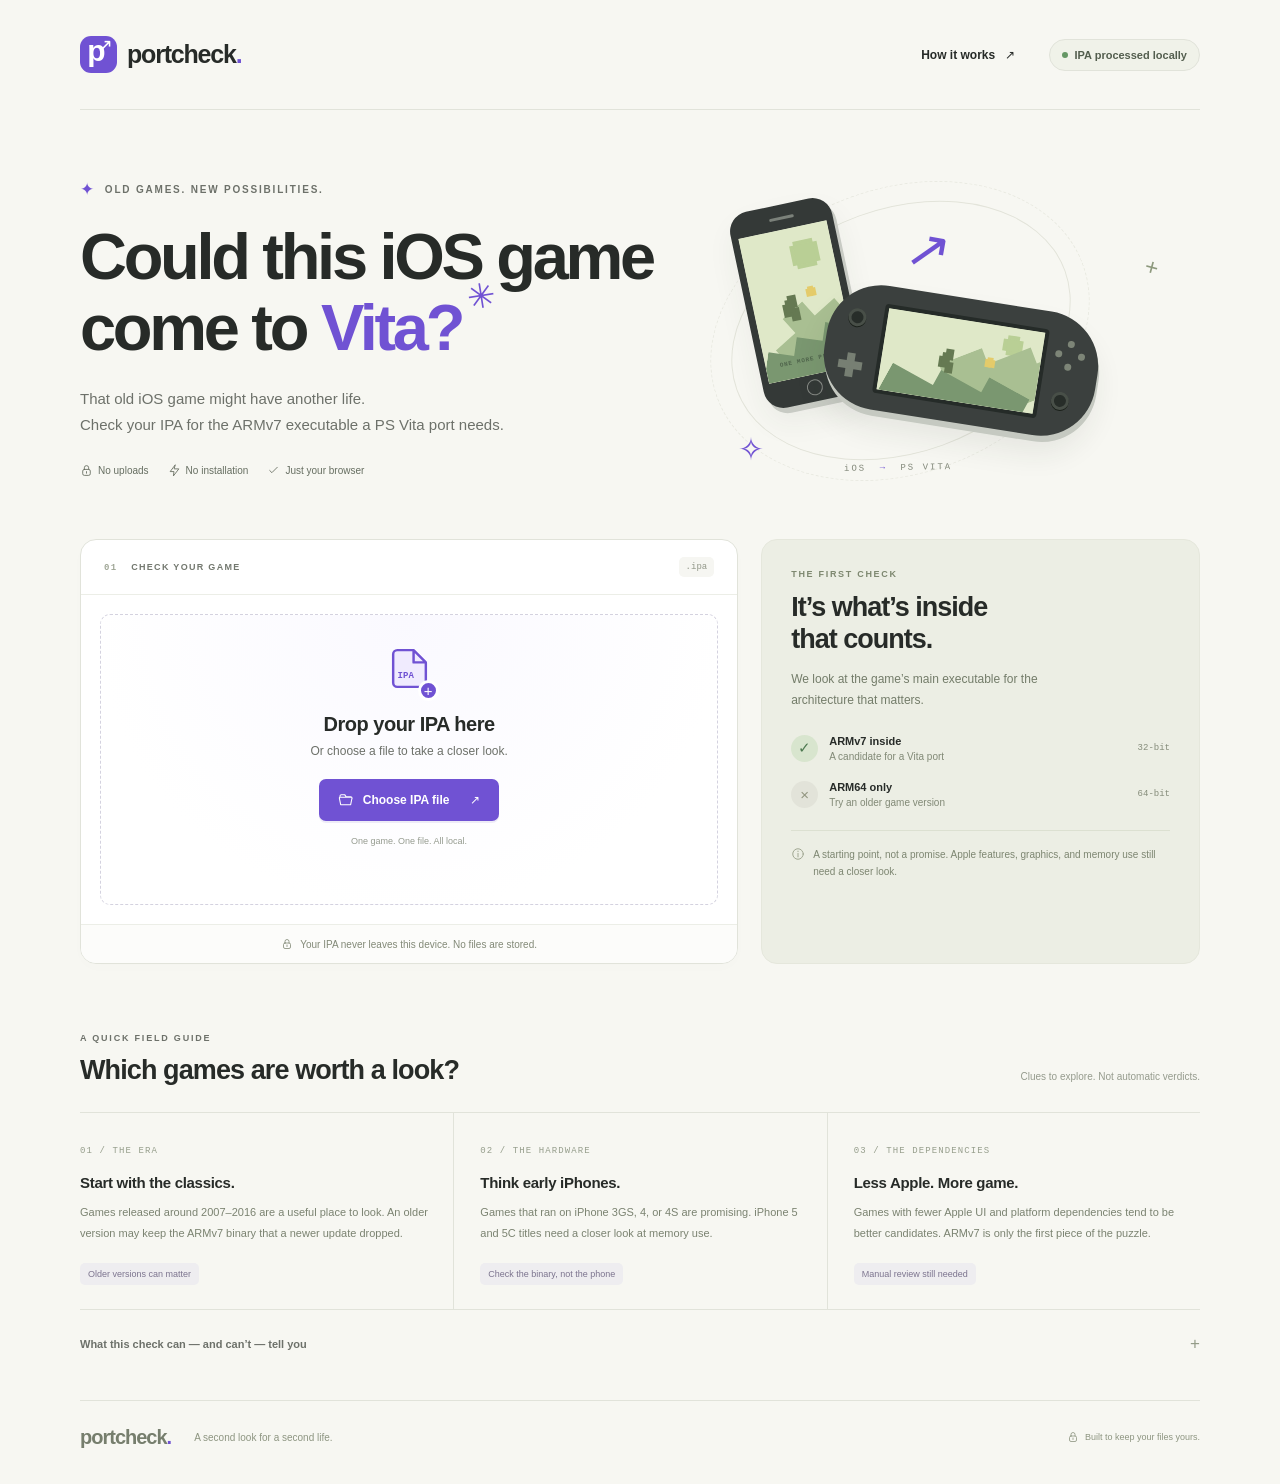
==== ios-port-check/index.html @ fe7706b7 "Publish iOS port checker" ====
<!doctype html>
<html lang="en">
<head>
  <meta charset="utf-8">
  <meta name="viewport" content="width=device-width, initial-scale=1">
  <meta name="description" content="Give an old iOS game a second look. Read IPA metadata, check for ARMv7, and calculate SHA-256 hashes entirely on your device.">
  <meta http-equiv="Content-Security-Policy" content="default-src 'self'; script-src 'self'; style-src 'self'; img-src 'self' blob: data:; worker-src 'self'; connect-src https://itunes.apple.com; object-src 'none'; base-uri 'none'; form-action 'none'">
  <meta name="theme-color" content="#f7f7f2">
  <title>Portcheck — Could this iOS game come to Vita?</title>
  <link rel="icon" href="./favicon.svg" type="image/svg+xml">
  <link rel="stylesheet" href="./style.css">
  <script type="module" src="./app.js"></script>
</head>
<body>
  <header class="site-header wrap">
    <a class="brand" href="./" aria-label="Portcheck home"><span class="brand-symbol" aria-hidden="true">p<span>↗</span></span>portcheck<span class="brand-dot">.</span></a>
    <nav aria-label="Main navigation"><a href="#how-it-works">How it works <span aria-hidden="true">↗</span></a><span class="header-badge"><span class="live-dot"></span>IPA processed locally</span></nav>
  </header>

  <main class="wrap">
    <section class="hero" aria-labelledby="hero-title">
      <div class="hero-copy">
        <div class="eyebrow"><span class="tiny-cross" aria-hidden="true">✦</span> OLD GAMES. NEW POSSIBILITIES.</div>
        <h1 id="hero-title">Could this iOS game<br>come to <span class="vita-word">Vita<span class="word-star" aria-hidden="true">✳</span>?</span></h1>
        <p class="hero-description">That old iOS game might have another life.<br class="desktop-break"> Check your IPA for the ARMv7 executable a PS Vita port needs.</p>
        <div class="hero-pills"><span><svg aria-hidden="true"><use href="#icon-lock"/></svg>No uploads</span><span><svg aria-hidden="true"><use href="#icon-bolt"/></svg>No installation</span><span><svg aria-hidden="true"><use href="#icon-check"/></svg>Just your browser</span></div>
      </div>
      <div class="device-scene" aria-hidden="true">
        <div class="scene-orbit orbit-one"></div><div class="scene-orbit orbit-two"></div><span class="scene-spark spark-one">+</span><span class="scene-spark spark-two">✧</span>
        <div class="phone"><div class="phone-speaker"></div><div class="phone-screen"><div class="pixel-scene"><div class="pixel-sun"></div><div class="pixel-hill hill-back"></div><div class="pixel-hill hill-front"></div><span class="pixel-player"></span><span class="pixel-coin"></span></div><div class="phone-caption">ONE MORE PLAY?</div></div><div class="phone-home"></div></div>
        <div class="transfer-arrow">↗</div>
        <div class="vita"><div class="vita-left"><i class="stick"></i><i class="dpad"></i></div><div class="vita-screen"><div class="pixel-scene"><div class="pixel-sun"></div><div class="pixel-hill hill-back"></div><div class="pixel-hill hill-front"></div><span class="pixel-player"></span><span class="pixel-coin"></span></div></div><div class="vita-right"><div class="face-buttons"><i></i><i></i><i></i><i></i></div><i class="stick"></i></div></div>
        <div class="scene-label">iOS <span>→</span> PS VITA</div>
      </div>
    </section>

    <section class="checker-grid" aria-label="IPA checker">
      <div class="upload-card">
        <div class="card-topline"><span><span class="step-label">01</span> CHECK YOUR GAME</span><span class="file-type">.ipa</span></div>
        <div id="drop-zone" class="drop-zone">
          <input id="file-input" type="file" accept=".ipa" aria-label="Choose an IPA file">
          <div class="file-glyph" aria-hidden="true"><svg><use href="#icon-file"/></svg><span>IPA</span><i>+</i></div>
          <h2>Drop your IPA here</h2>
          <p>Or choose a file to take a closer look.</p>
          <button type="button" class="button primary" id="choose-button"><svg aria-hidden="true"><use href="#icon-folder"/></svg>Choose IPA file <span aria-hidden="true">↗</span></button>
          <span class="drop-hint">One game. One file. All local.</span>
        </div>
        <div id="processing" class="processing" hidden aria-live="polite">
          <div class="scan-orbit" aria-hidden="true"><svg><use href="#icon-file"/></svg></div>
          <h2>Taking a closer look…</h2>
          <p id="processing-file"></p>
          <progress id="progress" max="100" value="0" aria-label="IPA inspection progress"></progress>
          <div class="progress-label"><span id="progress-label">Reading archive</span><span id="progress-value">0%</span></div>
          <button class="text-button" id="cancel-button" type="button">Cancel inspection</button>
        </div>
        <div id="checked-state" class="checked-state" hidden><span class="checked-symbol" aria-hidden="true">✓</span><h2>Inspection complete</h2><p id="checked-file"></p><button type="button" class="button secondary" id="another-button">Check another IPA <span aria-hidden="true">↗</span></button></div>
        <div class="upload-footer"><svg aria-hidden="true"><use href="#icon-lock"/></svg>Your IPA never leaves this device. No files are stored.</div>
      </div>

      <aside class="looking-card">
        <div class="eyebrow">THE FIRST CHECK</div>
        <h2>It’s what’s inside <br>that counts.</h2>
        <p>We look at the game’s main executable for the architecture that matters.</p>
        <div class="architecture-row"><span class="architecture-icon yes">✓</span><div><strong>ARMv7 inside</strong><span>A candidate for a Vita port</span></div><code>32-bit</code></div>
        <div class="architecture-row"><span class="architecture-icon no">×</span><div><strong>ARM64 only</strong><span>Try an older game version</span></div><code>64-bit</code></div>
        <div class="small-note"><svg aria-hidden="true"><use href="#icon-info"/></svg><p>A starting point, not a promise. Apple features, graphics, and memory use still need a closer look.</p></div>
      </aside>
    </section>

    <div id="error" class="error-banner" role="alert" hidden><svg aria-hidden="true"><use href="#icon-info"/></svg><div><strong>Couldn’t inspect this IPA</strong><p id="error-message"></p></div><button id="dismiss-error" aria-label="Dismiss error" type="button">×</button></div>

    <section id="results" class="results" aria-labelledby="result-heading" hidden tabindex="-1">
      <div class="section-heading"><div><span class="eyebrow">THE RESULTS ARE IN</span><h2 id="result-heading">Your game, under the hood.</h2></div><span class="local-result"><span class="live-dot"></span>Checked locally</span></div>
      <div id="verdict" class="verdict"><div id="verdict-icon" class="verdict-icon" aria-hidden="true">✓</div><div><span class="verdict-eyebrow" id="verdict-eyebrow"></span><h3 id="verdict-title"></h3><p id="verdict-description"></p></div></div>
      <div class="metadata-card">
        <div class="app-heading"><div class="app-icon-wrap"><img id="app-icon" alt="" hidden><span id="icon-fallback" aria-hidden="true">◈</span></div><div><h3 id="app-name"></h3><p id="bundle-id"></p></div><span class="ipa-tag">iOS APP</span></div>
        <dl class="metadata-grid"><div><dt>Version</dt><dd id="app-version"></dd></div><div><dt>Minimum iOS</dt><dd id="minimum-ios"></dd></div><div><dt>IPA size</dt><dd id="ipa-size"></dd></div><div id="release-date-field" hidden><dt>Release date</dt><dd id="release-date"></dd></div><div><dt>Architectures</dt><dd id="architectures"></dd></div><div><dt>Main executable</dt><dd id="executable-name"></dd></div></dl>
        <p id="metadata-note" class="metadata-note"></p>
        <div class="hash-section"><div class="hash-heading"><span><svg aria-hidden="true"><use href="#icon-fingerprint"/></svg>FILE FINGERPRINTS</span><span>SHA-256</span></div><div class="hash-row"><div><span>IPA archive</span><button type="button" class="copy-hash" id="copy-ipa-hash" aria-label="Copy IPA SHA-256">Copy <svg aria-hidden="true"><use href="#icon-copy"/></svg></button></div><code id="ipa-hash"></code></div><div class="hash-row"><div><span>Main executable <small>(complete file, all slices)</small></span><button type="button" class="copy-hash" id="copy-executable-hash" aria-label="Copy main executable SHA-256">Copy <svg aria-hidden="true"><use href="#icon-copy"/></svg></button></div><code id="executable-hash"></code></div></div>
      </div>
      <div class="report-card"><div class="report-heading"><div><span class="eyebrow">TAKE THE DETAILS WITH YOU</span><h3>A little report. Ready to share.</h3><p>Metadata, verdict, and both hashes in copyable Markdown.</p></div><button class="button primary" id="copy-report" type="button"><svg aria-hidden="true"><use href="#icon-copy"/></svg>Copy Markdown</button></div><p id="artwork-feedback" class="artwork-feedback" role="status" aria-live="polite"></p><textarea id="markdown-report" readonly spellcheck="false" aria-label="Copyable Markdown portability report"></textarea><p id="copy-feedback" class="copy-feedback" role="status" aria-live="polite"></p></div>
    </section>

    <section class="guide" id="how-it-works" aria-labelledby="guide-title">
      <div class="section-heading"><div><span class="eyebrow">A QUICK FIELD GUIDE</span><h2 id="guide-title">Which games are worth a look?</h2></div><span class="guide-caption">Clues to explore. Not automatic verdicts.</span></div>
      <div class="guide-grid">
        <article><span class="guide-number">01 / THE ERA</span><h3>Start with the classics.</h3><p>Games released around 2007–2016 are a useful place to look. An older version may keep the ARMv7 binary that a newer update dropped.</p><span class="guide-tag">Older versions can matter</span></article>
        <article><span class="guide-number">02 / THE HARDWARE</span><h3>Think early iPhones.</h3><p>Games that ran on iPhone 3GS, 4, or 4S are promising. iPhone 5 and 5C titles need a closer look at memory use.</p><span class="guide-tag">Check the binary, not the phone</span></article>
        <article><span class="guide-number">03 / THE DEPENDENCIES</span><h3>Less Apple. More game.</h3><p>Games with fewer Apple UI and platform dependencies tend to be better candidates. ARMv7 is only the first piece of the puzzle.</p><span class="guide-tag">Manual review still needed</span></article>
      </div>
      <details class="guide-details"><summary>What this check can — and can’t — tell you <span aria-hidden="true">+</span></summary><div><p><strong>“Portable” means an ARMv7 executable was found in this version.</strong> We inspect the actual main Mach-O executable, including universal binaries. We don’t infer compatibility from the game’s age, metadata, or supported devices. ARMv7s alone does not pass this ARMv7 check.</p><p>Original iPhone and iPhone 3G games may contain only ARMv6 and will not pass this check. Running on an iPhone 5S or later also doesn’t prove a game is ARM64-only: older universal versions can include ARMv7. <a href="https://developer.apple.com/news/upcoming-requirements/?id=06062022a" target="_blank" rel="noreferrer">iOS 11 stopped launching 32-bit apps</a>, so minimum iOS is a useful clue, not the verdict.</p><p>Actual porting still requires engineering work and review of memory, graphics, iOS APIs, and any binary encryption. This tool does not execute, modify, or port the game. Missing or invalid executables produce an inspection error rather than a negative verdict.</p><p>Release dates appear only when the IPA explicitly includes release metadata. ZIP timestamps, purchase dates, and signing dates are never used as release dates. The icon displayed in the results is extracted locally when a readable standalone image is available.</p><p>IPAs are read in a local browser worker. SHA-256 covers every byte of the original IPA and every byte of its decompressed main executable, including all architecture slices. File contents and hashes stay on your device.</p><p>The App Store icon lookup sends only the bundle ID from the IPA to Apple’s US lookup service. When an exact match is found, the Markdown includes a public artwork URL from the current listing; its icon may differ from this older version. A delisted app or an unavailable lookup leaves the report without an icon.</p></div></details>
    </section>
  </main>
  <footer class="site-footer wrap"><a class="brand footer-brand" href="./">portcheck<span class="brand-dot">.</span></a><span>A second look for a second life.</span><span class="footer-local"><svg aria-hidden="true"><use href="#icon-lock"/></svg>Built to keep your files yours.</span></footer>
  <div id="announcements" class="sr-only" role="status" aria-live="polite"></div>
  <svg class="svg-library" xmlns="http://www.w3.org/2000/svg" aria-hidden="true"><defs>
    <symbol id="icon-lock" viewBox="0 0 24 24"><rect x="5" y="10" width="14" height="11" rx="3"/><path d="M8 10V7a4 4 0 0 1 8 0v3m-4 4v3"/></symbol>
    <symbol id="icon-bolt" viewBox="0 0 24 24"><path d="m13 2-9 12h7l-1 8 10-13h-8z"/></symbol>
    <symbol id="icon-check" viewBox="0 0 24 24"><path d="m5 12 4 4L19 6"/></symbol>
    <symbol id="icon-file" viewBox="0 0 24 24"><path d="M14 3H6a2 2 0 0 0-2 2v14a2 2 0 0 0 2 2h12a2 2 0 0 0 2-2V9zm0 0v6h6"/></symbol>
    <symbol id="icon-folder" viewBox="0 0 24 24"><path d="M3 8V6a2 2 0 0 1 2-2h5l2 3h7a2 2 0 0 1 2 2v1M3 8h17a1 1 0 0 1 1 1l-2 10H4L2 9a1 1 0 0 1 1-1z"/></symbol>
    <symbol id="icon-info" viewBox="0 0 24 24"><circle cx="12" cy="12" r="9"/><path d="M12 11v6m0-10v1"/></symbol>
    <symbol id="icon-copy" viewBox="0 0 24 24"><rect x="8" y="8" width="12" height="13" rx="2"/><path d="M16 8V5a2 2 0 0 0-2-2H5a2 2 0 0 0-2 2v9a2 2 0 0 0 2 2h3"/></symbol>
    <symbol id="icon-fingerprint" viewBox="0 0 24 24"><path d="M4 11a8 8 0 0 1 16 0v5M7 14v-3a5 5 0 0 1 10 0v6m-7 3v-9a2 2 0 0 1 4 0v8M4 15v2m3 1v3"/></symbol>
  </defs></svg>
</body>
</html>
---- ios-port-check/style.css ----
:root{--bg:#f7f7f2;--ink:#272b28;--muted:#6d716a;--purple:#7052d3;--purple-dark:#5737b7;--border:#e1e3da;--green:#3d735b;--mono:'SFMono-Regular',Consolas,'Liberation Mono',monospace;font-family:Inter,-apple-system,BlinkMacSystemFont,'Segoe UI',sans-serif;color:var(--ink);background:var(--bg);font-synthesis:none;scroll-behavior:smooth}
*{box-sizing:border-box}body{margin:0}button,input,textarea{font:inherit}button,a,label{-webkit-tap-highlight-color:transparent}button,a,.button{touch-action:manipulation}a{color:inherit}svg{width:20px;height:20px;fill:none;stroke:currentColor;stroke-width:1.6;stroke-linecap:round;stroke-linejoin:round;flex:none}button{cursor:pointer}button:disabled{cursor:wait}button:focus-visible,a:focus-visible,summary:focus-visible,textarea:focus-visible{outline:3px solid var(--purple);outline-offset:5px}[hidden]{display:none!important}.wrap{width:min(1120px,calc(100% - 80px));margin:auto}.site-header{height:110px;display:flex;align-items:center;justify-content:space-between;border-bottom:1px solid var(--border)}.brand{display:flex;align-items:center;text-decoration:none;font-weight:760;font-size:25px;letter-spacing:-1.2px}.brand-dot{color:var(--purple)}.brand-symbol{width:37px;height:37px;border-radius:11px;background:var(--purple);color:#fff;font-size:30px;line-height:29px;margin-right:10px;text-align:center;position:relative;letter-spacing:-4px;padding-right:8px;font-weight:600}.brand-symbol span{position:absolute;right:4px;top:0;font-size:19px;line-height:19px;letter-spacing:0}.site-header nav{display:flex;align-items:center;gap:34px;font-size:12px;font-weight:600}.site-header nav>a{text-decoration:none}.site-header nav>a:hover{color:var(--purple)}.site-header nav>a span{margin-left:6px}.header-badge{border:1px solid var(--border);border-radius:30px;padding:9px 12px;font-size:11px;color:#535e4e;background:#f0f2e9;display:flex;align-items:center;gap:7px}.live-dot{width:6px;height:6px;display:inline-block;border-radius:50%;background:#659765;flex:none}.hero{display:grid;grid-template-columns:1.2fr 1fr;gap:15px;align-items:center;padding:68px 0 61px;position:relative}.eyebrow{font-size:10px;font-weight:700;letter-spacing:1.8px;color:var(--muted);display:block}.hero .eyebrow{display:flex;align-items:center;gap:9px}.tiny-cross{font-size:17px;color:var(--purple)}h1{font-size:clamp(44px,5.2vw,65px);font-weight:650;letter-spacing:-3.3px;line-height:1.09;margin:22px 0 22px}.vita-word{color:var(--purple);position:relative;white-space:nowrap}.word-star{font-size:34px;position:absolute;top:-13px;right:-30px;transform:rotate(-9deg)}.hero-description{font-size:15px;line-height:1.75;color:var(--muted);margin:0}.hero-pills{display:flex;gap:19px;margin-top:26px;font-size:10px;color:#666e61}.hero-pills>span{display:flex;align-items:center;gap:5px}.hero-pills svg{width:13px;height:13px;stroke-width:1.6}.device-scene{position:relative;height:300px;isolation:isolate}.scene-orbit{position:absolute;border:1px solid #e3e4da;border-radius:50%;z-index:-1;transform:rotate(-20deg)}.orbit-one{width:350px;height:245px;top:30px;left:28px}.orbit-two{width:390px;height:286px;top:10px;left:7px;border-style:dashed;opacity:.65}.phone{position:absolute;width:104px;height:200px;left:48px;top:25px;border-radius:20px;background:#343937;transform:rotate(-12deg);box-shadow:3px 6px 0 #c8cbc4,0 15px 30px #303a3010;padding:25px 7px 27px}.phone-speaker{position:absolute;left:41px;top:12px;width:25px;height:3px;background:#7b817a;border-radius:4px}.phone-home{position:absolute;bottom:6px;left:43px;width:16px;height:16px;border:1px solid #858984;border-radius:50%}.phone-screen{height:100%;background:#e9eed5;overflow:hidden;position:relative}.phone-caption{font-family:var(--mono);font-size:6px;letter-spacing:.8px;position:absolute;bottom:12px;text-align:center;width:100%;font-weight:700;color:#50654c}.pixel-scene{position:absolute;inset:0;overflow:hidden;background:#dfe8c8}.pixel-sun{position:absolute;width:20px;height:20px;background:#b9cf95;top:18px;right:18px;box-shadow:0 -4px #b9cf95,4px 0 #b9cf95,0 4px #b9cf95,-4px 0 #b9cf95}.pixel-hill{position:absolute;width:145%;height:95px;bottom:-5px;left:-15%;transform:rotate(-30deg);background:#a9bf92;clip-path:polygon(0 60%,20% 60%,20% 40%,40% 40%,40% 20%,60% 20%,60% 40%,80% 40%,80% 60%,100% 60%,100% 100%,0 100%)}.hill-front{background:#7a9770;bottom:-30px;left:5%;transform:rotate(20deg)}.pixel-player{position:absolute;width:9px;height:13px;left:35%;top:47%;background:#657952;box-shadow:3px -4px #657952,-3px 4px #657952,4px 9px #657952}.pixel-coin{position:absolute;width:6px;height:8px;right:30%;top:41%;background:#e4cb6a;box-shadow:-2px 2px #e4cb6a,2px 2px #e4cb6a}.vita{position:absolute;left:126px;top:120px;width:274px;height:125px;border-radius:55px;background:#3b403e;box-shadow:2px 6px 0 #c5c9c1,0 18px 30px #222e2315;transform:rotate(9deg);display:grid;grid-template-columns:52px 1fr 52px;align-items:center;padding:15px 2px}.vita-screen{height:90px;background:#dfe8c8;position:relative;border:4px solid #252b28;border-radius:4px;overflow:hidden}.vita .pixel-player{top:43%;left:38%;width:8px;height:11px}.vita .pixel-hill{height:85px;bottom:-19px}.vita .hill-front{bottom:-45px}.vita .pixel-sun{width:12px;height:12px;top:12px;right:24px}.vita-left,.vita-right{height:80px;position:relative}.stick{position:absolute;width:18px;height:18px;border-radius:50%;background:#272d29;border:3px solid #484f48;box-shadow:0 1px 0 #191f19}.vita-left .stick{left:17px;top:4px}.vita-right .stick{left:12px;bottom:7px}.dpad{position:absolute;background:#777f73;width:8px;height:24px;bottom:7px;left:22px}.dpad:after{content:'';position:absolute;left:-8px;top:8px;width:24px;height:8px;background:#777f73}.face-buttons{position:absolute;left:9px;top:3px;width:30px;height:30px}.face-buttons i{position:absolute;background:#7d8577;width:7px;height:7px;border-radius:50%}.face-buttons i:nth-child(1){left:11px;top:0}.face-buttons i:nth-child(2){right:0;top:11px}.face-buttons i:nth-child(3){left:11px;bottom:0}.face-buttons i:nth-child(4){left:0;top:11px}.transfer-arrow{position:absolute;left:208px;top:40px;color:var(--purple);font-size:54px;transform:rotate(10deg);font-weight:300}.scene-label{font-family:var(--mono);font-size:9px;letter-spacing:2px;color:#818779;position:absolute;bottom:5px;left:146px;transform:rotate(-1deg)}.scene-label span{color:var(--purple);padding:0 6px}.scene-spark{position:absolute;color:#8d997d;font-weight:300}.spark-one{font-size:23px;right:42px;top:76px;transform:rotate(15deg)}.spark-two{font-size:31px;left:40px;bottom:10px;color:var(--purple)}.checker-grid{display:grid;grid-template-columns:1.5fr 1fr;gap:23px}.upload-card{background:#fff;border:1px solid var(--border);border-radius:16px;overflow:hidden;min-width:0;box-shadow:0 4px 15px #24332203}.card-topline{display:flex;justify-content:space-between;align-items:center;padding:17px 23px;border-bottom:1px solid #eceee7;font-size:9px;letter-spacing:1.3px;font-weight:650;color:#73786f}.step-label{color:#a0a797;font-family:var(--mono);margin-right:10px}.file-type{background:#f6f6f2;padding:5px 7px;border-radius:5px;font-family:var(--mono);letter-spacing:0;color:#929789;font-weight:400}.drop-zone{margin:19px;padding:24px 20px 22px;min-height:291px;border:1.5px dashed #d4d2df;border-radius:10px;background:radial-gradient(ellipse at 50% 0%,#faf9ff,#fff 72%);display:flex;align-items:center;flex-direction:column;text-align:center;position:relative;transition:background .15s,border-color .15s}.drop-zone.dragging,.drop-zone:focus-within{border-color:var(--purple);background:#f3efff}.file-glyph{position:relative;color:var(--purple);height:59px;width:49px;margin-bottom:15px}.file-glyph>svg{width:49px;height:59px;stroke-width:1.2;fill:#f0ebfe}.file-glyph>span{font-family:var(--mono);font-size:9px;position:absolute;left:13px;top:32px;font-weight:600}.file-glyph>i{font-style:normal;font-size:15px;width:21px;height:21px;border-radius:50%;background:var(--purple);border:3px solid #fff;color:#fff;position:absolute;right:-5px;bottom:-3px;line-height:15px}.drop-zone h2,.processing h2,.checked-state h2{font-size:20px;letter-spacing:-.5px;font-weight:600;margin:0 0 8px}.drop-zone>p{font-size:12px;color:var(--muted);margin:0 0 21px}.button{display:inline-flex;align-items:center;justify-content:center;gap:9px;font-size:12px;font-weight:550;text-decoration:none;border:0;border-radius:7px;padding:13px 19px;cursor:pointer;transition:background .15s,transform .15s;white-space:nowrap}.button svg{width:16px;height:16px}.button>span{margin-left:12px}.primary{background:var(--purple);color:#fff;box-shadow:0 2px 0 #4a2da316}.primary:hover{background:var(--purple-dark);transform:translateY(-1px)}.secondary{color:var(--purple-dark);background:#eee8fd}.secondary:hover{background:#e4dcf9}.drop-hint{font-size:9px;color:#959b8f;margin-top:15px}.upload-footer{padding:13px 16px;background:#fcfcfa;display:flex;gap:7px;align-items:center;justify-content:center;border-top:1px solid #eceee7;color:#828977;font-size:10px}.upload-footer svg{width:12px;height:12px}#file-input{position:absolute;top:0;left:0;width:1px;height:1px;opacity:0;overflow:hidden}.looking-card{background:#eceee4;border:1px solid #e5e7dc;border-radius:16px;padding:29px 29px 23px}.looking-card .eyebrow{font-size:9px;color:#7e8870;letter-spacing:1.7px}.looking-card h2{font-size:27px;line-height:1.18;font-weight:550;letter-spacing:-1px;margin:13px 0}.looking-card>p{font-size:12px;line-height:1.8;color:#737c69;margin:0 0 23px;max-width:290px}.architecture-row{display:flex;align-items:center;gap:11px;margin:19px 0}.architecture-icon{display:flex;align-items:center;justify-content:center;width:27px;height:27px;border-radius:50%;font-size:15px;flex:none}.yes{background:#d8e5ce;color:#4d7950}.no{background:#e2e3d9;color:#90947e}.architecture-row>div{display:flex;flex-direction:column;gap:4px}.architecture-row strong{font-size:11px;font-weight:600}.architecture-row>div>span{font-size:10px;color:#818976}.architecture-row>code{margin-left:auto;color:#858c7a;font-size:9px}.small-note{border-top:1px solid #dce0d1;display:flex;align-items:flex-start;gap:8px;padding-top:15px;margin-top:22px}.small-note svg{width:14px;height:14px;color:#9ba28c;margin-top:1px}.small-note p{font-size:10px;line-height:1.7;margin:0;color:#7d8671}.processing,.checked-state{min-height:329px;padding:38px 35px;text-align:center}.processing>p,.checked-state>p{font-size:12px;color:var(--muted);overflow-wrap:anywhere;margin-bottom:24px}.scan-orbit{margin:0 auto 20px;color:var(--purple);width:49px;height:49px;border:2px solid #ece7f9;border-top-color:var(--purple);border-radius:50%;display:flex;align-items:center;justify-content:center;animation:pulse 1.5s ease infinite}.scan-orbit svg{width:25px;height:25px}.processing progress{display:block;appearance:none;width:100%;height:6px;border:0;border-radius:8px;overflow:hidden;background:#eee9f8}.processing progress::-webkit-progress-bar{background:#eee9f8}.processing progress::-webkit-progress-value{background:var(--purple);border-radius:8px;transition:width .2s}.processing progress::-moz-progress-bar{background:var(--purple)}.progress-label{display:flex;gap:10px;justify-content:space-between;font-size:10px;color:var(--muted);margin-top:10px}.text-button{background:none;border:0;color:var(--purple);font-size:11px;padding:10px;margin-top:18px;text-decoration:underline;text-underline-offset:3px}.checked-symbol{display:flex;align-items:center;justify-content:center;margin:8px auto 20px;font-size:25px;width:55px;height:55px;border-radius:50%;background:#e5eee0;color:var(--green)}.error-banner{margin-top:20px;background:#fff0e8;border:1px solid #edcebe;padding:20px;border-radius:12px;display:flex;align-items:flex-start;gap:12px;color:#8b4831}.error-banner strong{font-size:13px}.error-banner p{font-size:12px;line-height:1.7;margin:5px 0 0}.error-banner button{margin-left:auto;border:0;background:none;font-size:23px;color:inherit}.section-heading{display:flex;align-items:flex-end;justify-content:space-between;gap:20px;margin-bottom:26px}.section-heading h2{font-size:27px;font-weight:550;letter-spacing:-.9px;margin:12px 0 0}.section-heading .eyebrow{font-size:9px}.results{margin-top:62px;outline:0}.local-result{font-size:10px;color:#747d6a;display:flex;gap:6px;align-items:center;padding-bottom:4px}.verdict{display:flex;align-items:flex-start;gap:19px;padding:25px 28px;background:#eaf3e5;border:1px solid #d3e2ca;border-radius:13px;color:#2f5d3f;margin-bottom:20px}.verdict.negative{background:#fff0e4;border-color:#f0d6be;color:#955a2e}.verdict-icon{width:39px;height:39px;flex:none;display:flex;align-items:center;justify-content:center;border-radius:50%;background:#d5e7ca;font-size:22px}.negative .verdict-icon{background:#f7dfc8}.verdict-eyebrow{font-size:9px;letter-spacing:1.6px;font-weight:600}.verdict h3{font-size:23px;letter-spacing:-.5px;font-weight:600;margin:7px 0 8px}.verdict p{font-size:12px;line-height:1.8;max-width:810px;margin:0;color:#617657}.negative p{color:#8e7056}.metadata-card{background:#fff;border:1px solid var(--border);border-radius:13px;overflow:hidden}.app-heading{display:flex;align-items:center;gap:16px;padding:26px 28px;border-bottom:1px solid #eceee7;min-width:0}.app-icon-wrap{width:64px;height:64px;border-radius:15px;display:flex;align-items:center;justify-content:center;background:#f0edf7;color:var(--purple);overflow:hidden;flex:none}.app-icon-wrap img{width:100%;height:100%;object-fit:contain}.app-icon-wrap span{font-size:36px}.app-heading>div:nth-child(2){min-width:0}.app-heading h3{font-size:21px;letter-spacing:-.5px;margin:0 0 7px;overflow-wrap:anywhere}.app-heading p{font-size:11px;font-family:var(--mono);color:var(--muted);margin:0;overflow-wrap:anywhere}.ipa-tag{font-family:var(--mono);font-size:9px;color:#878e7c;padding:6px 8px;background:#f3f5ed;margin-left:auto;border-radius:5px;flex:none}.metadata-grid{display:grid;grid-template-columns:repeat(3,1fr);gap:26px 30px;margin:0;padding:27px 28px 20px}.metadata-grid>div{min-width:0}dt{font-size:10px;color:#89907e;margin-bottom:9px}dd{font-size:13px;margin:0;line-height:1.6;overflow-wrap:anywhere}dd small{font-size:10px;color:var(--muted)}.arch-chip{font:10px var(--mono);display:inline-block;background:#f1eff7;color:#68558e;padding:3px 7px;margin:0 5px 3px 0;border-radius:4px}.arch-chip.armv7{background:#e7efdf;color:#4f7847}.metadata-note{margin:0;padding:0 28px 23px;font-size:10px;line-height:1.8;color:#8c9283}.hash-section{background:#fafbf7;border-top:1px solid #e9ece1;padding:21px 28px}.hash-heading{display:flex;align-items:center;justify-content:space-between;gap:10px;font-size:9px;letter-spacing:1.5px;color:#858e78}.hash-heading>span:first-child{display:flex;align-items:center;gap:8px}.hash-heading svg{width:14px;height:14px}.hash-heading>span:last-child{font-family:var(--mono);letter-spacing:0}.hash-row{margin-top:17px}.hash-row>div{display:flex;justify-content:space-between;align-items:center;gap:15px;font-size:11px;color:#69745d;margin-bottom:8px}.hash-row small{font-size:9px;color:#8e9683}.copy-hash{display:inline-flex;align-items:center;gap:4px;background:none;border:0;color:#77678c;font-size:10px;padding:4px}.copy-hash svg{width:12px;height:12px}.hash-row>code{display:block;padding:11px 12px;background:#f0f2e9;border:1px solid #e5e9dc;border-radius:5px;font-family:var(--mono);font-size:11px;color:#5d6a4e;overflow-wrap:anywhere;line-height:1.8;letter-spacing:.15px}.report-card{margin-top:21px;border:1px solid var(--border);border-radius:13px;background:#fff;padding:27px 28px 13px}.report-heading{display:flex;align-items:center;justify-content:space-between;gap:20px;margin-bottom:22px}.report-heading .eyebrow{font-size:8px}.report-heading h3{font-size:20px;letter-spacing:-.5px;font-weight:550;margin:10px 0 7px}.report-heading p{font-size:11px;color:var(--muted);margin:0;line-height:1.7}#markdown-report{display:block;width:100%;height:210px;resize:vertical;padding:17px;border-radius:7px;border:1px solid #e9e7ef;background:#faf9fc;font:11px/1.9 var(--mono);color:#70667c;white-space:pre-wrap;overflow-wrap:anywhere}.copy-feedback{min-height:16px;font-size:10px;color:var(--green);margin:10px 0 0}.guide{margin:69px 0 45px;scroll-margin-top:25px}.guide-caption{font-size:10px;color:#959b8d;padding-bottom:4px}.guide-grid{display:grid;grid-template-columns:repeat(3,1fr);gap:0;border-top:1px solid var(--border);border-bottom:1px solid var(--border)}.guide-grid article{padding:26px 25px 24px 0}.guide-grid article+article{padding-left:26px;border-left:1px solid var(--border)}.guide-number{font-size:9px;letter-spacing:1.1px;font-family:var(--mono);color:#969e8c}.guide-grid h3{font-size:15px;letter-spacing:-.3px;font-weight:600;margin:17px 0 11px}.guide-grid p{font-size:11px;line-height:1.9;color:#7b8371;margin:0 0 19px}.guide-tag{display:inline-block;font-size:9px;color:#7c748e;background:#eeedf0;border-radius:5px;padding:6px 8px}.guide-details{margin-top:23px;color:var(--muted)}.guide-details summary{display:flex;justify-content:space-between;gap:20px;list-style:none;cursor:pointer;font-size:11px;font-weight:550;padding:5px 0}.guide-details summary::-webkit-details-marker{display:none}.guide-details summary>span{font-size:17px;color:#949c88;font-weight:400;line-height:12px}.guide-details[open] summary>span{transform:rotate(45deg)}.guide-details>div{max-width:850px;padding-top:8px;font-size:12px;line-height:1.9}.guide-details a{color:var(--purple);text-underline-offset:3px}.site-footer{border-top:1px solid var(--border);padding:25px 0 35px;display:flex;align-items:center;gap:23px;color:#8d9581;font-size:10px}.footer-brand{font-size:20px;color:#767e6d;letter-spacing:-1px}.footer-local{margin-left:auto;display:flex;align-items:center;gap:6px;font-size:9px}.footer-local svg{width:12px;height:12px}.svg-library{position:absolute;width:0;height:0;overflow:hidden}.sr-only{position:absolute;width:1px;height:1px;padding:0;margin:-1px;overflow:hidden;clip:rect(0,0,0,0);white-space:nowrap;border:0}@keyframes pulse{50%{border-color:#b8a7eb;box-shadow:0 0 0 6px #f4f0fe}}@media(min-width:1500px){.hero{padding-top:80px;padding-bottom:75px}}@media(max-width:950px){.wrap{width:calc(100% - 48px)}.hero{grid-template-columns:1.1fr 1fr;padding:50px 0}.device-scene{transform:scale(.8);transform-origin:center;left:-20px;width:400px}h1{font-size:53px}.hero-description{font-size:13px}.hero-pills{gap:12px;font-size:9px}.checker-grid{grid-template-columns:1.3fr 1fr;gap:16px}.looking-card{padding:25px 20px}.guide-caption{display:none}}@media(max-width:700px){.wrap{width:calc(100% - 36px)}.site-header{height:82px}.brand{font-size:23px}.brand-symbol{width:33px;height:33px;font-size:27px;line-height:25px}.site-header nav{gap:0}.site-header nav>a{font-size:11px}.header-badge{display:none}.hero{grid-template-columns:1fr;padding:42px 0 33px;gap:0}.hero-copy{position:relative;z-index:1}.hero .eyebrow{font-size:9px;letter-spacing:1.5px}h1{font-size:clamp(44px,9.5vw,65px);letter-spacing:-2.7px;margin-top:18px;line-height:1.11}.hero-description{font-size:13px}.hero-pills{gap:17px;font-size:9px;margin-top:23px}.device-scene{display:none}.checker-grid{grid-template-columns:1fr;gap:18px}.drop-zone{margin:15px;min-height:290px;padding-top:25px}.looking-card{padding:25px}.looking-card h2 br{display:none}.looking-card h2{font-size:24px}.looking-card>p{max-width:none;margin-bottom:20px;font-size:12px}.architecture-row{margin:16px 0}.architecture-row strong{font-size:12px}.architecture-row>div>span{font-size:11px}.small-note{margin-top:20px}.small-note p{font-size:11px}.looking-card .eyebrow{font-size:9px}.results{margin-top:43px}.section-heading{align-items:flex-start;gap:12px}.section-heading h2{font-size:23px}.local-result{font-size:9px;white-space:nowrap;padding-top:2px}.verdict{padding:20px 17px;gap:12px}.verdict-icon{width:30px;height:30px;font-size:18px}.verdict h3{font-size:21px}.verdict p{font-size:12px}.app-heading{padding:22px 18px;gap:12px}.app-icon-wrap{width:53px;height:53px;border-radius:12px}.app-heading h3{font-size:18px}.app-heading p{font-size:10px}.ipa-tag{display:none}.metadata-grid{grid-template-columns:repeat(2,1fr);padding:23px 18px;gap:23px 18px}.metadata-note{padding:0 18px 20px}.hash-section{padding:20px 18px}.hash-row>code{font-size:10px}.hash-row small{display:none}.report-card{padding:23px 18px 12px}.report-heading{align-items:flex-start;flex-direction:column;gap:17px}.report-heading .button{width:100%}.report-heading h3{font-size:19px}#markdown-report{font-size:10px;height:225px}.guide{margin:44px 0 30px}.guide-grid{grid-template-columns:1fr}.guide-grid article,.guide-grid article+article{padding:24px 0;border-left:0}.guide-grid article+article{border-top:1px solid var(--border)}.guide-grid h3{font-size:17px;margin:13px 0 10px}.guide-grid p{font-size:12px;max-width:490px}.guide-tag{font-size:10px}.guide-details summary{font-size:11px;line-height:1.7}.site-footer{flex-wrap:wrap;gap:13px;padding:22px 0 28px}.site-footer>span{font-size:9px}.footer-local{margin-left:0;flex-basis:100%}.footer-brand{font-size:18px}.desktop-break{display:none}}@media(prefers-reduced-motion:reduce){:root{scroll-behavior:auto}*,*:before,*:after{animation:none!important;transition:none!important}}
.artwork-feedback{font-size:10px;color:#7b8271;line-height:1.7;margin:-6px 0 15px}.button:disabled{opacity:.6;transform:none}.button:disabled:hover{background:var(--purple)}
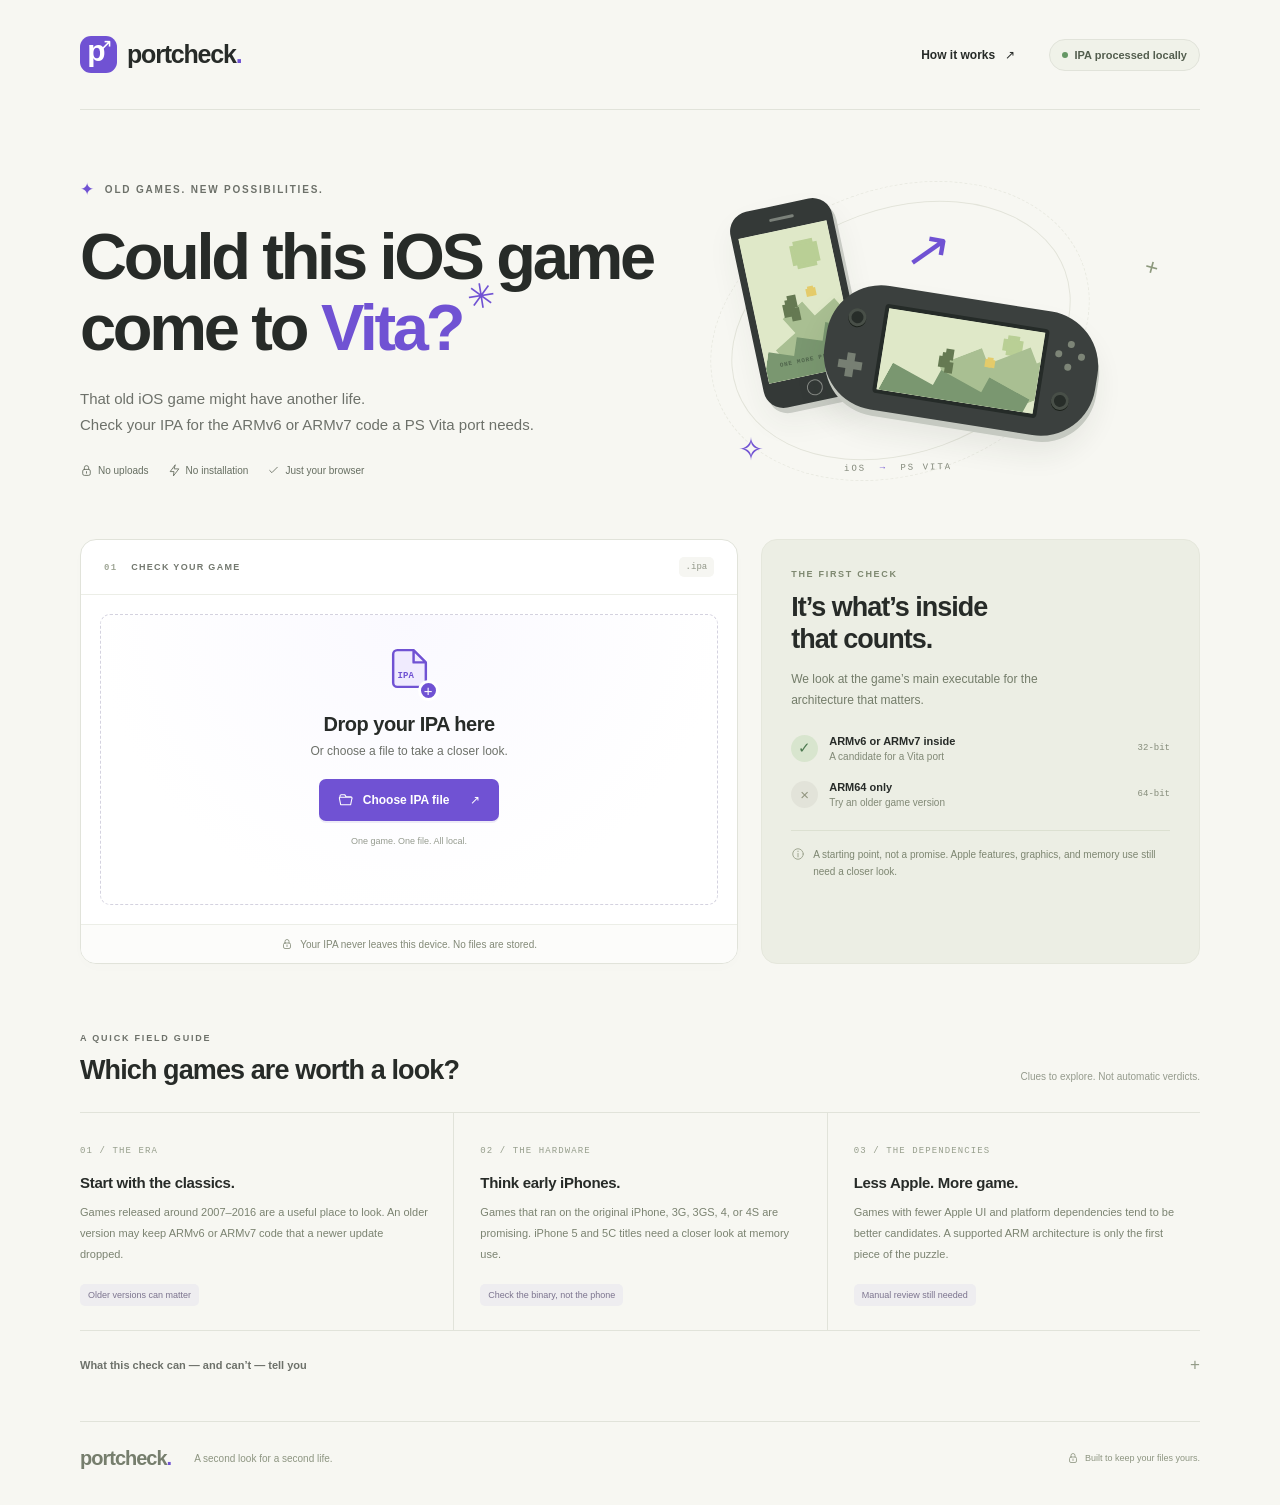
==== commit 520d6207: "Accept ARMv6 executables in portability checks" ====
--- a/ios-port-check/index.html
+++ b/ios-port-check/index.html
@@ -3,8 +3,8 @@
 <head>
   <meta charset="utf-8">
   <meta name="viewport" content="width=device-width, initial-scale=1">
-  <meta name="description" content="Give an old iOS game a second look. Read IPA metadata, check for ARMv7, and calculate SHA-256 hashes entirely on your device.">
-  <meta http-equiv="Content-Security-Policy" content="default-src 'self'; script-src 'self'; style-src 'self'; img-src 'self' blob: data:; worker-src 'self'; connect-src https://itunes.apple.com; object-src 'none'; base-uri 'none'; form-action 'none'">
+  <meta name="description" content="Give an old iOS game a second look. Read IPA metadata, check for ARMv6 or ARMv7, and calculate SHA-256 hashes entirely on your device.">
+  <meta http-equiv="Content-Security-Policy" content="default-src 'self'; script-src 'self'; style-src 'self'; img-src 'self' blob: data: https://*.mzstatic.com; worker-src 'self'; connect-src https://itunes.apple.com; object-src 'none'; base-uri 'none'; form-action 'none'">
   <meta name="theme-color" content="#f7f7f2">
   <title>Portcheck — Could this iOS game come to Vita?</title>
   <link rel="icon" href="./favicon.svg" type="image/svg+xml">
@@ -22,7 +22,7 @@
       <div class="hero-copy">
         <div class="eyebrow"><span class="tiny-cross" aria-hidden="true">✦</span> OLD GAMES. NEW POSSIBILITIES.</div>
         <h1 id="hero-title">Could this iOS game<br>come to <span class="vita-word">Vita<span class="word-star" aria-hidden="true">✳</span>?</span></h1>
-        <p class="hero-description">That old iOS game might have another life.<br class="desktop-break"> Check your IPA for the ARMv7 executable a PS Vita port needs.</p>
+        <p class="hero-description">That old iOS game might have another life.<br class="desktop-break"> Check your IPA for the ARMv6 or ARMv7 code a PS Vita port needs.</p>
         <div class="hero-pills"><span><svg aria-hidden="true"><use href="#icon-lock"/></svg>No uploads</span><span><svg aria-hidden="true"><use href="#icon-bolt"/></svg>No installation</span><span><svg aria-hidden="true"><use href="#icon-check"/></svg>Just your browser</span></div>
       </div>
       <div class="device-scene" aria-hidden="true">
@@ -61,7 +61,7 @@
         <div class="eyebrow">THE FIRST CHECK</div>
         <h2>It’s what’s inside <br>that counts.</h2>
         <p>We look at the game’s main executable for the architecture that matters.</p>
-        <div class="architecture-row"><span class="architecture-icon yes">✓</span><div><strong>ARMv7 inside</strong><span>A candidate for a Vita port</span></div><code>32-bit</code></div>
+        <div class="architecture-row"><span class="architecture-icon yes">✓</span><div><strong>ARMv6 or ARMv7 inside</strong><span>A candidate for a Vita port</span></div><code>32-bit</code></div>
         <div class="architecture-row"><span class="architecture-icon no">×</span><div><strong>ARM64 only</strong><span>Try an older game version</span></div><code>64-bit</code></div>
         <div class="small-note"><svg aria-hidden="true"><use href="#icon-info"/></svg><p>A starting point, not a promise. Apple features, graphics, and memory use still need a closer look.</p></div>
       </aside>
@@ -78,17 +78,17 @@
         <p id="metadata-note" class="metadata-note"></p>
         <div class="hash-section"><div class="hash-heading"><span><svg aria-hidden="true"><use href="#icon-fingerprint"/></svg>FILE FINGERPRINTS</span><span>SHA-256</span></div><div class="hash-row"><div><span>IPA archive</span><button type="button" class="copy-hash" id="copy-ipa-hash" aria-label="Copy IPA SHA-256">Copy <svg aria-hidden="true"><use href="#icon-copy"/></svg></button></div><code id="ipa-hash"></code></div><div class="hash-row"><div><span>Main executable <small>(complete file, all slices)</small></span><button type="button" class="copy-hash" id="copy-executable-hash" aria-label="Copy main executable SHA-256">Copy <svg aria-hidden="true"><use href="#icon-copy"/></svg></button></div><code id="executable-hash"></code></div></div>
       </div>
-      <div class="report-card"><div class="report-heading"><div><span class="eyebrow">TAKE THE DETAILS WITH YOU</span><h3>A little report. Ready to share.</h3><p>Metadata, verdict, and both hashes in copyable Markdown.</p></div><button class="button primary" id="copy-report" type="button"><svg aria-hidden="true"><use href="#icon-copy"/></svg>Copy Markdown</button></div><p id="artwork-feedback" class="artwork-feedback" role="status" aria-live="polite"></p><textarea id="markdown-report" readonly spellcheck="false" aria-label="Copyable Markdown portability report"></textarea><p id="copy-feedback" class="copy-feedback" role="status" aria-live="polite"></p></div>
+      <div class="report-card"><div class="report-heading"><div><span class="eyebrow">TAKE THE DETAILS WITH YOU</span><h3>A little report. Ready to share.</h3><p>Copy formatted text or Markdown, ready to paste.</p></div><div class="report-actions"><button class="button primary" id="copy-rich-text" type="button"><svg aria-hidden="true"><use href="#icon-copy"/></svg>Copy rich text</button><button class="button secondary" id="copy-report" type="button"><svg aria-hidden="true"><use href="#icon-copy"/></svg>Copy Markdown</button></div></div><p id="artwork-feedback" class="artwork-feedback" role="status" aria-live="polite"></p><div id="rich-text-report" class="rich-text-report" role="document" aria-label="Formatted portability report" tabindex="0"></div><details id="markdown-details" class="markdown-details"><summary>View Markdown</summary><textarea id="markdown-report" readonly spellcheck="false" aria-label="Copyable Markdown portability report"></textarea></details><p id="copy-feedback" class="copy-feedback" role="status" aria-live="polite"></p></div>
     </section>
 
     <section class="guide" id="how-it-works" aria-labelledby="guide-title">
       <div class="section-heading"><div><span class="eyebrow">A QUICK FIELD GUIDE</span><h2 id="guide-title">Which games are worth a look?</h2></div><span class="guide-caption">Clues to explore. Not automatic verdicts.</span></div>
       <div class="guide-grid">
-        <article><span class="guide-number">01 / THE ERA</span><h3>Start with the classics.</h3><p>Games released around 2007–2016 are a useful place to look. An older version may keep the ARMv7 binary that a newer update dropped.</p><span class="guide-tag">Older versions can matter</span></article>
-        <article><span class="guide-number">02 / THE HARDWARE</span><h3>Think early iPhones.</h3><p>Games that ran on iPhone 3GS, 4, or 4S are promising. iPhone 5 and 5C titles need a closer look at memory use.</p><span class="guide-tag">Check the binary, not the phone</span></article>
-        <article><span class="guide-number">03 / THE DEPENDENCIES</span><h3>Less Apple. More game.</h3><p>Games with fewer Apple UI and platform dependencies tend to be better candidates. ARMv7 is only the first piece of the puzzle.</p><span class="guide-tag">Manual review still needed</span></article>
+        <article><span class="guide-number">01 / THE ERA</span><h3>Start with the classics.</h3><p>Games released around 2007–2016 are a useful place to look. An older version may keep ARMv6 or ARMv7 code that a newer update dropped.</p><span class="guide-tag">Older versions can matter</span></article>
+        <article><span class="guide-number">02 / THE HARDWARE</span><h3>Think early iPhones.</h3><p>Games that ran on the original iPhone, 3G, 3GS, 4, or 4S are promising. iPhone 5 and 5C titles need a closer look at memory use.</p><span class="guide-tag">Check the binary, not the phone</span></article>
+        <article><span class="guide-number">03 / THE DEPENDENCIES</span><h3>Less Apple. More game.</h3><p>Games with fewer Apple UI and platform dependencies tend to be better candidates. A supported ARM architecture is only the first piece of the puzzle.</p><span class="guide-tag">Manual review still needed</span></article>
       </div>
-      <details class="guide-details"><summary>What this check can — and can’t — tell you <span aria-hidden="true">+</span></summary><div><p><strong>“Portable” means an ARMv7 executable was found in this version.</strong> We inspect the actual main Mach-O executable, including universal binaries. We don’t infer compatibility from the game’s age, metadata, or supported devices. ARMv7s alone does not pass this ARMv7 check.</p><p>Original iPhone and iPhone 3G games may contain only ARMv6 and will not pass this check. Running on an iPhone 5S or later also doesn’t prove a game is ARM64-only: older universal versions can include ARMv7. <a href="https://developer.apple.com/news/upcoming-requirements/?id=06062022a" target="_blank" rel="noreferrer">iOS 11 stopped launching 32-bit apps</a>, so minimum iOS is a useful clue, not the verdict.</p><p>Actual porting still requires engineering work and review of memory, graphics, iOS APIs, and any binary encryption. This tool does not execute, modify, or port the game. Missing or invalid executables produce an inspection error rather than a negative verdict.</p><p>Release dates appear only when the IPA explicitly includes release metadata. ZIP timestamps, purchase dates, and signing dates are never used as release dates. The icon displayed in the results is extracted locally when a readable standalone image is available.</p><p>IPAs are read in a local browser worker. SHA-256 covers every byte of the original IPA and every byte of its decompressed main executable, including all architecture slices. File contents and hashes stay on your device.</p><p>The App Store icon lookup sends only the bundle ID from the IPA to Apple’s US lookup service. When an exact match is found, the Markdown includes a public artwork URL from the current listing; its icon may differ from this older version. A delisted app or an unavailable lookup leaves the report without an icon.</p></div></details>
+      <details class="guide-details"><summary>What this check can — and can’t — tell you <span aria-hidden="true">+</span></summary><div><p><strong>“Portable” means an ARMv6 or ARMv7 executable was found in this version.</strong> We inspect the actual main Mach-O executable, including universal binaries. We don’t infer compatibility from the game’s age, metadata, or supported devices. ARMv5, ARMv7s, and ARM64 alone do not pass this check.</p><p>Original iPhone and iPhone 3G games use ARMv6, which passes the architecture check. Running on an iPhone 5S or later also doesn’t prove a game is ARM64-only: older universal versions can include ARMv6 or ARMv7. <a href="https://developer.apple.com/news/upcoming-requirements/?id=06062022a" target="_blank" rel="noreferrer">iOS 11 stopped launching 32-bit apps</a>, so minimum iOS is a useful clue, not the verdict.</p><p>Actual porting still requires engineering work and review of memory, graphics, iOS APIs, and any binary encryption. This tool does not execute, modify, or port the game. Missing or invalid executables produce an inspection error rather than a negative verdict.</p><p>Release dates appear only when the IPA explicitly includes release metadata. ZIP timestamps, purchase dates, and signing dates are never used as release dates. The icon displayed in the results is extracted locally when a readable standalone image is available.</p><p>IPAs are read in a local browser worker. SHA-256 covers every byte of the original IPA and every byte of its decompressed main executable, including all architecture slices. File contents and hashes stay on your device.</p><p>The App Store icon lookup sends only the bundle ID from the IPA to Apple’s US lookup service. When an exact match is found, the Markdown includes a public artwork URL from the current listing; its icon may differ from this older version. A delisted app or an unavailable lookup leaves the report without an icon.</p></div></details>
     </section>
   </main>
   <footer class="site-footer wrap"><a class="brand footer-brand" href="./">portcheck<span class="brand-dot">.</span></a><span>A second look for a second life.</span><span class="footer-local"><svg aria-hidden="true"><use href="#icon-lock"/></svg>Built to keep your files yours.</span></footer>
--- a/ios-port-check/style.css
+++ b/ios-port-check/style.css
@@ -1,3 +1,4 @@
 :root{--bg:#f7f7f2;--ink:#272b28;--muted:#6d716a;--purple:#7052d3;--purple-dark:#5737b7;--border:#e1e3da;--green:#3d735b;--mono:'SFMono-Regular',Consolas,'Liberation Mono',monospace;font-family:Inter,-apple-system,BlinkMacSystemFont,'Segoe UI',sans-serif;color:var(--ink);background:var(--bg);font-synthesis:none;scroll-behavior:smooth}
-*{box-sizing:border-box}body{margin:0}button,input,textarea{font:inherit}button,a,label{-webkit-tap-highlight-color:transparent}button,a,.button{touch-action:manipulation}a{color:inherit}svg{width:20px;height:20px;fill:none;stroke:currentColor;stroke-width:1.6;stroke-linecap:round;stroke-linejoin:round;flex:none}button{cursor:pointer}button:disabled{cursor:wait}button:focus-visible,a:focus-visible,summary:focus-visible,textarea:focus-visible{outline:3px solid var(--purple);outline-offset:5px}[hidden]{display:none!important}.wrap{width:min(1120px,calc(100% - 80px));margin:auto}.site-header{height:110px;display:flex;align-items:center;justify-content:space-between;border-bottom:1px solid var(--border)}.brand{display:flex;align-items:center;text-decoration:none;font-weight:760;font-size:25px;letter-spacing:-1.2px}.brand-dot{color:var(--purple)}.brand-symbol{width:37px;height:37px;border-radius:11px;background:var(--purple);color:#fff;font-size:30px;line-height:29px;margin-right:10px;text-align:center;position:relative;letter-spacing:-4px;padding-right:8px;font-weight:600}.brand-symbol span{position:absolute;right:4px;top:0;font-size:19px;line-height:19px;letter-spacing:0}.site-header nav{display:flex;align-items:center;gap:34px;font-size:12px;font-weight:600}.site-header nav>a{text-decoration:none}.site-header nav>a:hover{color:var(--purple)}.site-header nav>a span{margin-left:6px}.header-badge{border:1px solid var(--border);border-radius:30px;padding:9px 12px;font-size:11px;color:#535e4e;background:#f0f2e9;display:flex;align-items:center;gap:7px}.live-dot{width:6px;height:6px;display:inline-block;border-radius:50%;background:#659765;flex:none}.hero{display:grid;grid-template-columns:1.2fr 1fr;gap:15px;align-items:center;padding:68px 0 61px;position:relative}.eyebrow{font-size:10px;font-weight:700;letter-spacing:1.8px;color:var(--muted);display:block}.hero .eyebrow{display:flex;align-items:center;gap:9px}.tiny-cross{font-size:17px;color:var(--purple)}h1{font-size:clamp(44px,5.2vw,65px);font-weight:650;letter-spacing:-3.3px;line-height:1.09;margin:22px 0 22px}.vita-word{color:var(--purple);position:relative;white-space:nowrap}.word-star{font-size:34px;position:absolute;top:-13px;right:-30px;transform:rotate(-9deg)}.hero-description{font-size:15px;line-height:1.75;color:var(--muted);margin:0}.hero-pills{display:flex;gap:19px;margin-top:26px;font-size:10px;color:#666e61}.hero-pills>span{display:flex;align-items:center;gap:5px}.hero-pills svg{width:13px;height:13px;stroke-width:1.6}.device-scene{position:relative;height:300px;isolation:isolate}.scene-orbit{position:absolute;border:1px solid #e3e4da;border-radius:50%;z-index:-1;transform:rotate(-20deg)}.orbit-one{width:350px;height:245px;top:30px;left:28px}.orbit-two{width:390px;height:286px;top:10px;left:7px;border-style:dashed;opacity:.65}.phone{position:absolute;width:104px;height:200px;left:48px;top:25px;border-radius:20px;background:#343937;transform:rotate(-12deg);box-shadow:3px 6px 0 #c8cbc4,0 15px 30px #303a3010;padding:25px 7px 27px}.phone-speaker{position:absolute;left:41px;top:12px;width:25px;height:3px;background:#7b817a;border-radius:4px}.phone-home{position:absolute;bottom:6px;left:43px;width:16px;height:16px;border:1px solid #858984;border-radius:50%}.phone-screen{height:100%;background:#e9eed5;overflow:hidden;position:relative}.phone-caption{font-family:var(--mono);font-size:6px;letter-spacing:.8px;position:absolute;bottom:12px;text-align:center;width:100%;font-weight:700;color:#50654c}.pixel-scene{position:absolute;inset:0;overflow:hidden;background:#dfe8c8}.pixel-sun{position:absolute;width:20px;height:20px;background:#b9cf95;top:18px;right:18px;box-shadow:0 -4px #b9cf95,4px 0 #b9cf95,0 4px #b9cf95,-4px 0 #b9cf95}.pixel-hill{position:absolute;width:145%;height:95px;bottom:-5px;left:-15%;transform:rotate(-30deg);background:#a9bf92;clip-path:polygon(0 60%,20% 60%,20% 40%,40% 40%,40% 20%,60% 20%,60% 40%,80% 40%,80% 60%,100% 60%,100% 100%,0 100%)}.hill-front{background:#7a9770;bottom:-30px;left:5%;transform:rotate(20deg)}.pixel-player{position:absolute;width:9px;height:13px;left:35%;top:47%;background:#657952;box-shadow:3px -4px #657952,-3px 4px #657952,4px 9px #657952}.pixel-coin{position:absolute;width:6px;height:8px;right:30%;top:41%;background:#e4cb6a;box-shadow:-2px 2px #e4cb6a,2px 2px #e4cb6a}.vita{position:absolute;left:126px;top:120px;width:274px;height:125px;border-radius:55px;background:#3b403e;box-shadow:2px 6px 0 #c5c9c1,0 18px 30px #222e2315;transform:rotate(9deg);display:grid;grid-template-columns:52px 1fr 52px;align-items:center;padding:15px 2px}.vita-screen{height:90px;background:#dfe8c8;position:relative;border:4px solid #252b28;border-radius:4px;overflow:hidden}.vita .pixel-player{top:43%;left:38%;width:8px;height:11px}.vita .pixel-hill{height:85px;bottom:-19px}.vita .hill-front{bottom:-45px}.vita .pixel-sun{width:12px;height:12px;top:12px;right:24px}.vita-left,.vita-right{height:80px;position:relative}.stick{position:absolute;width:18px;height:18px;border-radius:50%;background:#272d29;border:3px solid #484f48;box-shadow:0 1px 0 #191f19}.vita-left .stick{left:17px;top:4px}.vita-right .stick{left:12px;bottom:7px}.dpad{position:absolute;background:#777f73;width:8px;height:24px;bottom:7px;left:22px}.dpad:after{content:'';position:absolute;left:-8px;top:8px;width:24px;height:8px;background:#777f73}.face-buttons{position:absolute;left:9px;top:3px;width:30px;height:30px}.face-buttons i{position:absolute;background:#7d8577;width:7px;height:7px;border-radius:50%}.face-buttons i:nth-child(1){left:11px;top:0}.face-buttons i:nth-child(2){right:0;top:11px}.face-buttons i:nth-child(3){left:11px;bottom:0}.face-buttons i:nth-child(4){left:0;top:11px}.transfer-arrow{position:absolute;left:208px;top:40px;color:var(--purple);font-size:54px;transform:rotate(10deg);font-weight:300}.scene-label{font-family:var(--mono);font-size:9px;letter-spacing:2px;color:#818779;position:absolute;bottom:5px;left:146px;transform:rotate(-1deg)}.scene-label span{color:var(--purple);padding:0 6px}.scene-spark{position:absolute;color:#8d997d;font-weight:300}.spark-one{font-size:23px;right:42px;top:76px;transform:rotate(15deg)}.spark-two{font-size:31px;left:40px;bottom:10px;color:var(--purple)}.checker-grid{display:grid;grid-template-columns:1.5fr 1fr;gap:23px}.upload-card{background:#fff;border:1px solid var(--border);border-radius:16px;overflow:hidden;min-width:0;box-shadow:0 4px 15px #24332203}.card-topline{display:flex;justify-content:space-between;align-items:center;padding:17px 23px;border-bottom:1px solid #eceee7;font-size:9px;letter-spacing:1.3px;font-weight:650;color:#73786f}.step-label{color:#a0a797;font-family:var(--mono);margin-right:10px}.file-type{background:#f6f6f2;padding:5px 7px;border-radius:5px;font-family:var(--mono);letter-spacing:0;color:#929789;font-weight:400}.drop-zone{margin:19px;padding:24px 20px 22px;min-height:291px;border:1.5px dashed #d4d2df;border-radius:10px;background:radial-gradient(ellipse at 50% 0%,#faf9ff,#fff 72%);display:flex;align-items:center;flex-direction:column;text-align:center;position:relative;transition:background .15s,border-color .15s}.drop-zone.dragging,.drop-zone:focus-within{border-color:var(--purple);background:#f3efff}.file-glyph{position:relative;color:var(--purple);height:59px;width:49px;margin-bottom:15px}.file-glyph>svg{width:49px;height:59px;stroke-width:1.2;fill:#f0ebfe}.file-glyph>span{font-family:var(--mono);font-size:9px;position:absolute;left:13px;top:32px;font-weight:600}.file-glyph>i{font-style:normal;font-size:15px;width:21px;height:21px;border-radius:50%;background:var(--purple);border:3px solid #fff;color:#fff;position:absolute;right:-5px;bottom:-3px;line-height:15px}.drop-zone h2,.processing h2,.checked-state h2{font-size:20px;letter-spacing:-.5px;font-weight:600;margin:0 0 8px}.drop-zone>p{font-size:12px;color:var(--muted);margin:0 0 21px}.button{display:inline-flex;align-items:center;justify-content:center;gap:9px;font-size:12px;font-weight:550;text-decoration:none;border:0;border-radius:7px;padding:13px 19px;cursor:pointer;transition:background .15s,transform .15s;white-space:nowrap}.button svg{width:16px;height:16px}.button>span{margin-left:12px}.primary{background:var(--purple);color:#fff;box-shadow:0 2px 0 #4a2da316}.primary:hover{background:var(--purple-dark);transform:translateY(-1px)}.secondary{color:var(--purple-dark);background:#eee8fd}.secondary:hover{background:#e4dcf9}.drop-hint{font-size:9px;color:#959b8f;margin-top:15px}.upload-footer{padding:13px 16px;background:#fcfcfa;display:flex;gap:7px;align-items:center;justify-content:center;border-top:1px solid #eceee7;color:#828977;font-size:10px}.upload-footer svg{width:12px;height:12px}#file-input{position:absolute;top:0;left:0;width:1px;height:1px;opacity:0;overflow:hidden}.looking-card{background:#eceee4;border:1px solid #e5e7dc;border-radius:16px;padding:29px 29px 23px}.looking-card .eyebrow{font-size:9px;color:#7e8870;letter-spacing:1.7px}.looking-card h2{font-size:27px;line-height:1.18;font-weight:550;letter-spacing:-1px;margin:13px 0}.looking-card>p{font-size:12px;line-height:1.8;color:#737c69;margin:0 0 23px;max-width:290px}.architecture-row{display:flex;align-items:center;gap:11px;margin:19px 0}.architecture-icon{display:flex;align-items:center;justify-content:center;width:27px;height:27px;border-radius:50%;font-size:15px;flex:none}.yes{background:#d8e5ce;color:#4d7950}.no{background:#e2e3d9;color:#90947e}.architecture-row>div{display:flex;flex-direction:column;gap:4px}.architecture-row strong{font-size:11px;font-weight:600}.architecture-row>div>span{font-size:10px;color:#818976}.architecture-row>code{margin-left:auto;color:#858c7a;font-size:9px}.small-note{border-top:1px solid #dce0d1;display:flex;align-items:flex-start;gap:8px;padding-top:15px;margin-top:22px}.small-note svg{width:14px;height:14px;color:#9ba28c;margin-top:1px}.small-note p{font-size:10px;line-height:1.7;margin:0;color:#7d8671}.processing,.checked-state{min-height:329px;padding:38px 35px;text-align:center}.processing>p,.checked-state>p{font-size:12px;color:var(--muted);overflow-wrap:anywhere;margin-bottom:24px}.scan-orbit{margin:0 auto 20px;color:var(--purple);width:49px;height:49px;border:2px solid #ece7f9;border-top-color:var(--purple);border-radius:50%;display:flex;align-items:center;justify-content:center;animation:pulse 1.5s ease infinite}.scan-orbit svg{width:25px;height:25px}.processing progress{display:block;appearance:none;width:100%;height:6px;border:0;border-radius:8px;overflow:hidden;background:#eee9f8}.processing progress::-webkit-progress-bar{background:#eee9f8}.processing progress::-webkit-progress-value{background:var(--purple);border-radius:8px;transition:width .2s}.processing progress::-moz-progress-bar{background:var(--purple)}.progress-label{display:flex;gap:10px;justify-content:space-between;font-size:10px;color:var(--muted);margin-top:10px}.text-button{background:none;border:0;color:var(--purple);font-size:11px;padding:10px;margin-top:18px;text-decoration:underline;text-underline-offset:3px}.checked-symbol{display:flex;align-items:center;justify-content:center;margin:8px auto 20px;font-size:25px;width:55px;height:55px;border-radius:50%;background:#e5eee0;color:var(--green)}.error-banner{margin-top:20px;background:#fff0e8;border:1px solid #edcebe;padding:20px;border-radius:12px;display:flex;align-items:flex-start;gap:12px;color:#8b4831}.error-banner strong{font-size:13px}.error-banner p{font-size:12px;line-height:1.7;margin:5px 0 0}.error-banner button{margin-left:auto;border:0;background:none;font-size:23px;color:inherit}.section-heading{display:flex;align-items:flex-end;justify-content:space-between;gap:20px;margin-bottom:26px}.section-heading h2{font-size:27px;font-weight:550;letter-spacing:-.9px;margin:12px 0 0}.section-heading .eyebrow{font-size:9px}.results{margin-top:62px;outline:0}.local-result{font-size:10px;color:#747d6a;display:flex;gap:6px;align-items:center;padding-bottom:4px}.verdict{display:flex;align-items:flex-start;gap:19px;padding:25px 28px;background:#eaf3e5;border:1px solid #d3e2ca;border-radius:13px;color:#2f5d3f;margin-bottom:20px}.verdict.negative{background:#fff0e4;border-color:#f0d6be;color:#955a2e}.verdict-icon{width:39px;height:39px;flex:none;display:flex;align-items:center;justify-content:center;border-radius:50%;background:#d5e7ca;font-size:22px}.negative .verdict-icon{background:#f7dfc8}.verdict-eyebrow{font-size:9px;letter-spacing:1.6px;font-weight:600}.verdict h3{font-size:23px;letter-spacing:-.5px;font-weight:600;margin:7px 0 8px}.verdict p{font-size:12px;line-height:1.8;max-width:810px;margin:0;color:#617657}.negative p{color:#8e7056}.metadata-card{background:#fff;border:1px solid var(--border);border-radius:13px;overflow:hidden}.app-heading{display:flex;align-items:center;gap:16px;padding:26px 28px;border-bottom:1px solid #eceee7;min-width:0}.app-icon-wrap{width:64px;height:64px;border-radius:15px;display:flex;align-items:center;justify-content:center;background:#f0edf7;color:var(--purple);overflow:hidden;flex:none}.app-icon-wrap img{width:100%;height:100%;object-fit:contain}.app-icon-wrap span{font-size:36px}.app-heading>div:nth-child(2){min-width:0}.app-heading h3{font-size:21px;letter-spacing:-.5px;margin:0 0 7px;overflow-wrap:anywhere}.app-heading p{font-size:11px;font-family:var(--mono);color:var(--muted);margin:0;overflow-wrap:anywhere}.ipa-tag{font-family:var(--mono);font-size:9px;color:#878e7c;padding:6px 8px;background:#f3f5ed;margin-left:auto;border-radius:5px;flex:none}.metadata-grid{display:grid;grid-template-columns:repeat(3,1fr);gap:26px 30px;margin:0;padding:27px 28px 20px}.metadata-grid>div{min-width:0}dt{font-size:10px;color:#89907e;margin-bottom:9px}dd{font-size:13px;margin:0;line-height:1.6;overflow-wrap:anywhere}dd small{font-size:10px;color:var(--muted)}.arch-chip{font:10px var(--mono);display:inline-block;background:#f1eff7;color:#68558e;padding:3px 7px;margin:0 5px 3px 0;border-radius:4px}.arch-chip.armv7{background:#e7efdf;color:#4f7847}.metadata-note{margin:0;padding:0 28px 23px;font-size:10px;line-height:1.8;color:#8c9283}.hash-section{background:#fafbf7;border-top:1px solid #e9ece1;padding:21px 28px}.hash-heading{display:flex;align-items:center;justify-content:space-between;gap:10px;font-size:9px;letter-spacing:1.5px;color:#858e78}.hash-heading>span:first-child{display:flex;align-items:center;gap:8px}.hash-heading svg{width:14px;height:14px}.hash-heading>span:last-child{font-family:var(--mono);letter-spacing:0}.hash-row{margin-top:17px}.hash-row>div{display:flex;justify-content:space-between;align-items:center;gap:15px;font-size:11px;color:#69745d;margin-bottom:8px}.hash-row small{font-size:9px;color:#8e9683}.copy-hash{display:inline-flex;align-items:center;gap:4px;background:none;border:0;color:#77678c;font-size:10px;padding:4px}.copy-hash svg{width:12px;height:12px}.hash-row>code{display:block;padding:11px 12px;background:#f0f2e9;border:1px solid #e5e9dc;border-radius:5px;font-family:var(--mono);font-size:11px;color:#5d6a4e;overflow-wrap:anywhere;line-height:1.8;letter-spacing:.15px}.report-card{margin-top:21px;border:1px solid var(--border);border-radius:13px;background:#fff;padding:27px 28px 13px}.report-heading{display:flex;align-items:center;justify-content:space-between;gap:20px;margin-bottom:22px}.report-heading .eyebrow{font-size:8px}.report-heading h3{font-size:20px;letter-spacing:-.5px;font-weight:550;margin:10px 0 7px}.report-heading p{font-size:11px;color:var(--muted);margin:0;line-height:1.7}#markdown-report{display:block;width:100%;height:210px;resize:vertical;padding:17px;border-radius:7px;border:1px solid #e9e7ef;background:#faf9fc;font:11px/1.9 var(--mono);color:#70667c;white-space:pre-wrap;overflow-wrap:anywhere}.copy-feedback{min-height:16px;font-size:10px;color:var(--green);margin:10px 0 0}.guide{margin:69px 0 45px;scroll-margin-top:25px}.guide-caption{font-size:10px;color:#959b8d;padding-bottom:4px}.guide-grid{display:grid;grid-template-columns:repeat(3,1fr);gap:0;border-top:1px solid var(--border);border-bottom:1px solid var(--border)}.guide-grid article{padding:26px 25px 24px 0}.guide-grid article+article{padding-left:26px;border-left:1px solid var(--border)}.guide-number{font-size:9px;letter-spacing:1.1px;font-family:var(--mono);color:#969e8c}.guide-grid h3{font-size:15px;letter-spacing:-.3px;font-weight:600;margin:17px 0 11px}.guide-grid p{font-size:11px;line-height:1.9;color:#7b8371;margin:0 0 19px}.guide-tag{display:inline-block;font-size:9px;color:#7c748e;background:#eeedf0;border-radius:5px;padding:6px 8px}.guide-details{margin-top:23px;color:var(--muted)}.guide-details summary{display:flex;justify-content:space-between;gap:20px;list-style:none;cursor:pointer;font-size:11px;font-weight:550;padding:5px 0}.guide-details summary::-webkit-details-marker{display:none}.guide-details summary>span{font-size:17px;color:#949c88;font-weight:400;line-height:12px}.guide-details[open] summary>span{transform:rotate(45deg)}.guide-details>div{max-width:850px;padding-top:8px;font-size:12px;line-height:1.9}.guide-details a{color:var(--purple);text-underline-offset:3px}.site-footer{border-top:1px solid var(--border);padding:25px 0 35px;display:flex;align-items:center;gap:23px;color:#8d9581;font-size:10px}.footer-brand{font-size:20px;color:#767e6d;letter-spacing:-1px}.footer-local{margin-left:auto;display:flex;align-items:center;gap:6px;font-size:9px}.footer-local svg{width:12px;height:12px}.svg-library{position:absolute;width:0;height:0;overflow:hidden}.sr-only{position:absolute;width:1px;height:1px;padding:0;margin:-1px;overflow:hidden;clip:rect(0,0,0,0);white-space:nowrap;border:0}@keyframes pulse{50%{border-color:#b8a7eb;box-shadow:0 0 0 6px #f4f0fe}}@media(min-width:1500px){.hero{padding-top:80px;padding-bottom:75px}}@media(max-width:950px){.wrap{width:calc(100% - 48px)}.hero{grid-template-columns:1.1fr 1fr;padding:50px 0}.device-scene{transform:scale(.8);transform-origin:center;left:-20px;width:400px}h1{font-size:53px}.hero-description{font-size:13px}.hero-pills{gap:12px;font-size:9px}.checker-grid{grid-template-columns:1.3fr 1fr;gap:16px}.looking-card{padding:25px 20px}.guide-caption{display:none}}@media(max-width:700px){.wrap{width:calc(100% - 36px)}.site-header{height:82px}.brand{font-size:23px}.brand-symbol{width:33px;height:33px;font-size:27px;line-height:25px}.site-header nav{gap:0}.site-header nav>a{font-size:11px}.header-badge{display:none}.hero{grid-template-columns:1fr;padding:42px 0 33px;gap:0}.hero-copy{position:relative;z-index:1}.hero .eyebrow{font-size:9px;letter-spacing:1.5px}h1{font-size:clamp(44px,9.5vw,65px);letter-spacing:-2.7px;margin-top:18px;line-height:1.11}.hero-description{font-size:13px}.hero-pills{gap:17px;font-size:9px;margin-top:23px}.device-scene{display:none}.checker-grid{grid-template-columns:1fr;gap:18px}.drop-zone{margin:15px;min-height:290px;padding-top:25px}.looking-card{padding:25px}.looking-card h2 br{display:none}.looking-card h2{font-size:24px}.looking-card>p{max-width:none;margin-bottom:20px;font-size:12px}.architecture-row{margin:16px 0}.architecture-row strong{font-size:12px}.architecture-row>div>span{font-size:11px}.small-note{margin-top:20px}.small-note p{font-size:11px}.looking-card .eyebrow{font-size:9px}.results{margin-top:43px}.section-heading{align-items:flex-start;gap:12px}.section-heading h2{font-size:23px}.local-result{font-size:9px;white-space:nowrap;padding-top:2px}.verdict{padding:20px 17px;gap:12px}.verdict-icon{width:30px;height:30px;font-size:18px}.verdict h3{font-size:21px}.verdict p{font-size:12px}.app-heading{padding:22px 18px;gap:12px}.app-icon-wrap{width:53px;height:53px;border-radius:12px}.app-heading h3{font-size:18px}.app-heading p{font-size:10px}.ipa-tag{display:none}.metadata-grid{grid-template-columns:repeat(2,1fr);padding:23px 18px;gap:23px 18px}.metadata-note{padding:0 18px 20px}.hash-section{padding:20px 18px}.hash-row>code{font-size:10px}.hash-row small{display:none}.report-card{padding:23px 18px 12px}.report-heading{align-items:flex-start;flex-direction:column;gap:17px}.report-heading .button{width:100%}.report-heading h3{font-size:19px}#markdown-report{font-size:10px;height:225px}.guide{margin:44px 0 30px}.guide-grid{grid-template-columns:1fr}.guide-grid article,.guide-grid article+article{padding:24px 0;border-left:0}.guide-grid article+article{border-top:1px solid var(--border)}.guide-grid h3{font-size:17px;margin:13px 0 10px}.guide-grid p{font-size:12px;max-width:490px}.guide-tag{font-size:10px}.guide-details summary{font-size:11px;line-height:1.7}.site-footer{flex-wrap:wrap;gap:13px;padding:22px 0 28px}.site-footer>span{font-size:9px}.footer-local{margin-left:0;flex-basis:100%}.footer-brand{font-size:18px}.desktop-break{display:none}}@media(prefers-reduced-motion:reduce){:root{scroll-behavior:auto}*,*:before,*:after{animation:none!important;transition:none!important}}
+*{box-sizing:border-box}body{margin:0}button,input,textarea{font:inherit}button,a,label{-webkit-tap-highlight-color:transparent}button,a,.button{touch-action:manipulation}a{color:inherit}svg{width:20px;height:20px;fill:none;stroke:currentColor;stroke-width:1.6;stroke-linecap:round;stroke-linejoin:round;flex:none}button{cursor:pointer}button:disabled{cursor:wait}button:focus-visible,a:focus-visible,summary:focus-visible,textarea:focus-visible{outline:3px solid var(--purple);outline-offset:5px}[hidden]{display:none!important}.wrap{width:min(1120px,calc(100% - 80px));margin:auto}.site-header{height:110px;display:flex;align-items:center;justify-content:space-between;border-bottom:1px solid var(--border)}.brand{display:flex;align-items:center;text-decoration:none;font-weight:760;font-size:25px;letter-spacing:-1.2px}.brand-dot{color:var(--purple)}.brand-symbol{width:37px;height:37px;border-radius:11px;background:var(--purple);color:#fff;font-size:30px;line-height:29px;margin-right:10px;text-align:center;position:relative;letter-spacing:-4px;padding-right:8px;font-weight:600}.brand-symbol span{position:absolute;right:4px;top:0;font-size:19px;line-height:19px;letter-spacing:0}.site-header nav{display:flex;align-items:center;gap:34px;font-size:12px;font-weight:600}.site-header nav>a{text-decoration:none}.site-header nav>a:hover{color:var(--purple)}.site-header nav>a span{margin-left:6px}.header-badge{border:1px solid var(--border);border-radius:30px;padding:9px 12px;font-size:11px;color:#535e4e;background:#f0f2e9;display:flex;align-items:center;gap:7px}.live-dot{width:6px;height:6px;display:inline-block;border-radius:50%;background:#659765;flex:none}.hero{display:grid;grid-template-columns:1.2fr 1fr;gap:15px;align-items:center;padding:68px 0 61px;position:relative}.eyebrow{font-size:10px;font-weight:700;letter-spacing:1.8px;color:var(--muted);display:block}.hero .eyebrow{display:flex;align-items:center;gap:9px}.tiny-cross{font-size:17px;color:var(--purple)}h1{font-size:clamp(44px,5.2vw,65px);font-weight:650;letter-spacing:-3.3px;line-height:1.09;margin:22px 0 22px}.vita-word{color:var(--purple);position:relative;white-space:nowrap}.word-star{font-size:34px;position:absolute;top:-13px;right:-30px;transform:rotate(-9deg)}.hero-description{font-size:15px;line-height:1.75;color:var(--muted);margin:0}.hero-pills{display:flex;gap:19px;margin-top:26px;font-size:10px;color:#666e61}.hero-pills>span{display:flex;align-items:center;gap:5px}.hero-pills svg{width:13px;height:13px;stroke-width:1.6}.device-scene{position:relative;height:300px;isolation:isolate}.scene-orbit{position:absolute;border:1px solid #e3e4da;border-radius:50%;z-index:-1;transform:rotate(-20deg)}.orbit-one{width:350px;height:245px;top:30px;left:28px}.orbit-two{width:390px;height:286px;top:10px;left:7px;border-style:dashed;opacity:.65}.phone{position:absolute;width:104px;height:200px;left:48px;top:25px;border-radius:20px;background:#343937;transform:rotate(-12deg);box-shadow:3px 6px 0 #c8cbc4,0 15px 30px #303a3010;padding:25px 7px 27px}.phone-speaker{position:absolute;left:41px;top:12px;width:25px;height:3px;background:#7b817a;border-radius:4px}.phone-home{position:absolute;bottom:6px;left:43px;width:16px;height:16px;border:1px solid #858984;border-radius:50%}.phone-screen{height:100%;background:#e9eed5;overflow:hidden;position:relative}.phone-caption{font-family:var(--mono);font-size:6px;letter-spacing:.8px;position:absolute;bottom:12px;text-align:center;width:100%;font-weight:700;color:#50654c}.pixel-scene{position:absolute;inset:0;overflow:hidden;background:#dfe8c8}.pixel-sun{position:absolute;width:20px;height:20px;background:#b9cf95;top:18px;right:18px;box-shadow:0 -4px #b9cf95,4px 0 #b9cf95,0 4px #b9cf95,-4px 0 #b9cf95}.pixel-hill{position:absolute;width:145%;height:95px;bottom:-5px;left:-15%;transform:rotate(-30deg);background:#a9bf92;clip-path:polygon(0 60%,20% 60%,20% 40%,40% 40%,40% 20%,60% 20%,60% 40%,80% 40%,80% 60%,100% 60%,100% 100%,0 100%)}.hill-front{background:#7a9770;bottom:-30px;left:5%;transform:rotate(20deg)}.pixel-player{position:absolute;width:9px;height:13px;left:35%;top:47%;background:#657952;box-shadow:3px -4px #657952,-3px 4px #657952,4px 9px #657952}.pixel-coin{position:absolute;width:6px;height:8px;right:30%;top:41%;background:#e4cb6a;box-shadow:-2px 2px #e4cb6a,2px 2px #e4cb6a}.vita{position:absolute;left:126px;top:120px;width:274px;height:125px;border-radius:55px;background:#3b403e;box-shadow:2px 6px 0 #c5c9c1,0 18px 30px #222e2315;transform:rotate(9deg);display:grid;grid-template-columns:52px 1fr 52px;align-items:center;padding:15px 2px}.vita-screen{height:90px;background:#dfe8c8;position:relative;border:4px solid #252b28;border-radius:4px;overflow:hidden}.vita .pixel-player{top:43%;left:38%;width:8px;height:11px}.vita .pixel-hill{height:85px;bottom:-19px}.vita .hill-front{bottom:-45px}.vita .pixel-sun{width:12px;height:12px;top:12px;right:24px}.vita-left,.vita-right{height:80px;position:relative}.stick{position:absolute;width:18px;height:18px;border-radius:50%;background:#272d29;border:3px solid #484f48;box-shadow:0 1px 0 #191f19}.vita-left .stick{left:17px;top:4px}.vita-right .stick{left:12px;bottom:7px}.dpad{position:absolute;background:#777f73;width:8px;height:24px;bottom:7px;left:22px}.dpad:after{content:'';position:absolute;left:-8px;top:8px;width:24px;height:8px;background:#777f73}.face-buttons{position:absolute;left:9px;top:3px;width:30px;height:30px}.face-buttons i{position:absolute;background:#7d8577;width:7px;height:7px;border-radius:50%}.face-buttons i:nth-child(1){left:11px;top:0}.face-buttons i:nth-child(2){right:0;top:11px}.face-buttons i:nth-child(3){left:11px;bottom:0}.face-buttons i:nth-child(4){left:0;top:11px}.transfer-arrow{position:absolute;left:208px;top:40px;color:var(--purple);font-size:54px;transform:rotate(10deg);font-weight:300}.scene-label{font-family:var(--mono);font-size:9px;letter-spacing:2px;color:#818779;position:absolute;bottom:5px;left:146px;transform:rotate(-1deg)}.scene-label span{color:var(--purple);padding:0 6px}.scene-spark{position:absolute;color:#8d997d;font-weight:300}.spark-one{font-size:23px;right:42px;top:76px;transform:rotate(15deg)}.spark-two{font-size:31px;left:40px;bottom:10px;color:var(--purple)}.checker-grid{display:grid;grid-template-columns:1.5fr 1fr;gap:23px}.upload-card{background:#fff;border:1px solid var(--border);border-radius:16px;overflow:hidden;min-width:0;box-shadow:0 4px 15px #24332203}.card-topline{display:flex;justify-content:space-between;align-items:center;padding:17px 23px;border-bottom:1px solid #eceee7;font-size:9px;letter-spacing:1.3px;font-weight:650;color:#73786f}.step-label{color:#a0a797;font-family:var(--mono);margin-right:10px}.file-type{background:#f6f6f2;padding:5px 7px;border-radius:5px;font-family:var(--mono);letter-spacing:0;color:#929789;font-weight:400}.drop-zone{margin:19px;padding:24px 20px 22px;min-height:291px;border:1.5px dashed #d4d2df;border-radius:10px;background:radial-gradient(ellipse at 50% 0%,#faf9ff,#fff 72%);display:flex;align-items:center;flex-direction:column;text-align:center;position:relative;transition:background .15s,border-color .15s}.drop-zone.dragging,.drop-zone:focus-within{border-color:var(--purple);background:#f3efff}.file-glyph{position:relative;color:var(--purple);height:59px;width:49px;margin-bottom:15px}.file-glyph>svg{width:49px;height:59px;stroke-width:1.2;fill:#f0ebfe}.file-glyph>span{font-family:var(--mono);font-size:9px;position:absolute;left:13px;top:32px;font-weight:600}.file-glyph>i{font-style:normal;font-size:15px;width:21px;height:21px;border-radius:50%;background:var(--purple);border:3px solid #fff;color:#fff;position:absolute;right:-5px;bottom:-3px;line-height:15px}.drop-zone h2,.processing h2,.checked-state h2{font-size:20px;letter-spacing:-.5px;font-weight:600;margin:0 0 8px}.drop-zone>p{font-size:12px;color:var(--muted);margin:0 0 21px}.button{display:inline-flex;align-items:center;justify-content:center;gap:9px;font-size:12px;font-weight:550;text-decoration:none;border:0;border-radius:7px;padding:13px 19px;cursor:pointer;transition:background .15s,transform .15s;white-space:nowrap}.button svg{width:16px;height:16px}.button>span{margin-left:12px}.primary{background:var(--purple);color:#fff;box-shadow:0 2px 0 #4a2da316}.primary:hover{background:var(--purple-dark);transform:translateY(-1px)}.secondary{color:var(--purple-dark);background:#eee8fd}.secondary:hover{background:#e4dcf9}.drop-hint{font-size:9px;color:#959b8f;margin-top:15px}.upload-footer{padding:13px 16px;background:#fcfcfa;display:flex;gap:7px;align-items:center;justify-content:center;border-top:1px solid #eceee7;color:#828977;font-size:10px}.upload-footer svg{width:12px;height:12px}#file-input{position:absolute;top:0;left:0;width:1px;height:1px;opacity:0;overflow:hidden}.looking-card{background:#eceee4;border:1px solid #e5e7dc;border-radius:16px;padding:29px 29px 23px}.looking-card .eyebrow{font-size:9px;color:#7e8870;letter-spacing:1.7px}.looking-card h2{font-size:27px;line-height:1.18;font-weight:550;letter-spacing:-1px;margin:13px 0}.looking-card>p{font-size:12px;line-height:1.8;color:#737c69;margin:0 0 23px;max-width:290px}.architecture-row{display:flex;align-items:center;gap:11px;margin:19px 0}.architecture-icon{display:flex;align-items:center;justify-content:center;width:27px;height:27px;border-radius:50%;font-size:15px;flex:none}.yes{background:#d8e5ce;color:#4d7950}.no{background:#e2e3d9;color:#90947e}.architecture-row>div{display:flex;flex-direction:column;gap:4px}.architecture-row strong{font-size:11px;font-weight:600}.architecture-row>div>span{font-size:10px;color:#818976}.architecture-row>code{margin-left:auto;color:#858c7a;font-size:9px}.small-note{border-top:1px solid #dce0d1;display:flex;align-items:flex-start;gap:8px;padding-top:15px;margin-top:22px}.small-note svg{width:14px;height:14px;color:#9ba28c;margin-top:1px}.small-note p{font-size:10px;line-height:1.7;margin:0;color:#7d8671}.processing,.checked-state{min-height:329px;padding:38px 35px;text-align:center}.processing>p,.checked-state>p{font-size:12px;color:var(--muted);overflow-wrap:anywhere;margin-bottom:24px}.scan-orbit{margin:0 auto 20px;color:var(--purple);width:49px;height:49px;border:2px solid #ece7f9;border-top-color:var(--purple);border-radius:50%;display:flex;align-items:center;justify-content:center;animation:pulse 1.5s ease infinite}.scan-orbit svg{width:25px;height:25px}.processing progress{display:block;appearance:none;width:100%;height:6px;border:0;border-radius:8px;overflow:hidden;background:#eee9f8}.processing progress::-webkit-progress-bar{background:#eee9f8}.processing progress::-webkit-progress-value{background:var(--purple);border-radius:8px;transition:width .2s}.processing progress::-moz-progress-bar{background:var(--purple)}.progress-label{display:flex;gap:10px;justify-content:space-between;font-size:10px;color:var(--muted);margin-top:10px}.text-button{background:none;border:0;color:var(--purple);font-size:11px;padding:10px;margin-top:18px;text-decoration:underline;text-underline-offset:3px}.checked-symbol{display:flex;align-items:center;justify-content:center;margin:8px auto 20px;font-size:25px;width:55px;height:55px;border-radius:50%;background:#e5eee0;color:var(--green)}.error-banner{margin-top:20px;background:#fff0e8;border:1px solid #edcebe;padding:20px;border-radius:12px;display:flex;align-items:flex-start;gap:12px;color:#8b4831}.error-banner strong{font-size:13px}.error-banner p{font-size:12px;line-height:1.7;margin:5px 0 0}.error-banner button{margin-left:auto;border:0;background:none;font-size:23px;color:inherit}.section-heading{display:flex;align-items:flex-end;justify-content:space-between;gap:20px;margin-bottom:26px}.section-heading h2{font-size:27px;font-weight:550;letter-spacing:-.9px;margin:12px 0 0}.section-heading .eyebrow{font-size:9px}.results{margin-top:62px;outline:0}.local-result{font-size:10px;color:#747d6a;display:flex;gap:6px;align-items:center;padding-bottom:4px}.verdict{display:flex;align-items:flex-start;gap:19px;padding:25px 28px;background:#eaf3e5;border:1px solid #d3e2ca;border-radius:13px;color:#2f5d3f;margin-bottom:20px}.verdict.negative{background:#fff0e4;border-color:#f0d6be;color:#955a2e}.verdict-icon{width:39px;height:39px;flex:none;display:flex;align-items:center;justify-content:center;border-radius:50%;background:#d5e7ca;font-size:22px}.negative .verdict-icon{background:#f7dfc8}.verdict-eyebrow{font-size:9px;letter-spacing:1.6px;font-weight:600}.verdict h3{font-size:23px;letter-spacing:-.5px;font-weight:600;margin:7px 0 8px}.verdict p{font-size:12px;line-height:1.8;max-width:810px;margin:0;color:#617657}.negative p{color:#8e7056}.metadata-card{background:#fff;border:1px solid var(--border);border-radius:13px;overflow:hidden}.app-heading{display:flex;align-items:center;gap:16px;padding:26px 28px;border-bottom:1px solid #eceee7;min-width:0}.app-icon-wrap{width:64px;height:64px;border-radius:15px;display:flex;align-items:center;justify-content:center;background:#f0edf7;color:var(--purple);overflow:hidden;flex:none}.app-icon-wrap img{width:100%;height:100%;object-fit:contain}.app-icon-wrap span{font-size:36px}.app-heading>div:nth-child(2){min-width:0}.app-heading h3{font-size:21px;letter-spacing:-.5px;margin:0 0 7px;overflow-wrap:anywhere}.app-heading p{font-size:11px;font-family:var(--mono);color:var(--muted);margin:0;overflow-wrap:anywhere}.ipa-tag{font-family:var(--mono);font-size:9px;color:#878e7c;padding:6px 8px;background:#f3f5ed;margin-left:auto;border-radius:5px;flex:none}.metadata-grid{display:grid;grid-template-columns:repeat(3,1fr);gap:26px 30px;margin:0;padding:27px 28px 20px}.metadata-grid>div{min-width:0}dt{font-size:10px;color:#89907e;margin-bottom:9px}dd{font-size:13px;margin:0;line-height:1.6;overflow-wrap:anywhere}dd small{font-size:10px;color:var(--muted)}.arch-chip{font:10px var(--mono);display:inline-block;background:#f1eff7;color:#68558e;padding:3px 7px;margin:0 5px 3px 0;border-radius:4px}.arch-chip.supported{background:#e7efdf;color:#4f7847}.metadata-note{margin:0;padding:0 28px 23px;font-size:10px;line-height:1.8;color:#8c9283}.hash-section{background:#fafbf7;border-top:1px solid #e9ece1;padding:21px 28px}.hash-heading{display:flex;align-items:center;justify-content:space-between;gap:10px;font-size:9px;letter-spacing:1.5px;color:#858e78}.hash-heading>span:first-child{display:flex;align-items:center;gap:8px}.hash-heading svg{width:14px;height:14px}.hash-heading>span:last-child{font-family:var(--mono);letter-spacing:0}.hash-row{margin-top:17px}.hash-row>div{display:flex;justify-content:space-between;align-items:center;gap:15px;font-size:11px;color:#69745d;margin-bottom:8px}.hash-row small{font-size:9px;color:#8e9683}.copy-hash{display:inline-flex;align-items:center;gap:4px;background:none;border:0;color:#77678c;font-size:10px;padding:4px}.copy-hash svg{width:12px;height:12px}.hash-row>code{display:block;padding:11px 12px;background:#f0f2e9;border:1px solid #e5e9dc;border-radius:5px;font-family:var(--mono);font-size:11px;color:#5d6a4e;overflow-wrap:anywhere;line-height:1.8;letter-spacing:.15px}.report-card{margin-top:21px;border:1px solid var(--border);border-radius:13px;background:#fff;padding:27px 28px 13px}.report-heading{display:flex;align-items:center;justify-content:space-between;gap:20px;margin-bottom:22px}.report-heading .eyebrow{font-size:8px}.report-heading h3{font-size:20px;letter-spacing:-.5px;font-weight:550;margin:10px 0 7px}.report-heading p{font-size:11px;color:var(--muted);margin:0;line-height:1.7}#markdown-report{display:block;width:100%;height:210px;resize:vertical;padding:17px;border-radius:7px;border:1px solid #e9e7ef;background:#faf9fc;font:11px/1.9 var(--mono);color:#70667c;white-space:pre-wrap;overflow-wrap:anywhere}.copy-feedback{min-height:16px;font-size:10px;color:var(--green);margin:10px 0 0}.guide{margin:69px 0 45px;scroll-margin-top:25px}.guide-caption{font-size:10px;color:#959b8d;padding-bottom:4px}.guide-grid{display:grid;grid-template-columns:repeat(3,1fr);gap:0;border-top:1px solid var(--border);border-bottom:1px solid var(--border)}.guide-grid article{padding:26px 25px 24px 0}.guide-grid article+article{padding-left:26px;border-left:1px solid var(--border)}.guide-number{font-size:9px;letter-spacing:1.1px;font-family:var(--mono);color:#969e8c}.guide-grid h3{font-size:15px;letter-spacing:-.3px;font-weight:600;margin:17px 0 11px}.guide-grid p{font-size:11px;line-height:1.9;color:#7b8371;margin:0 0 19px}.guide-tag{display:inline-block;font-size:9px;color:#7c748e;background:#eeedf0;border-radius:5px;padding:6px 8px}.guide-details{margin-top:23px;color:var(--muted)}.guide-details summary{display:flex;justify-content:space-between;gap:20px;list-style:none;cursor:pointer;font-size:11px;font-weight:550;padding:5px 0}.guide-details summary::-webkit-details-marker{display:none}.guide-details summary>span{font-size:17px;color:#949c88;font-weight:400;line-height:12px}.guide-details[open] summary>span{transform:rotate(45deg)}.guide-details>div{max-width:850px;padding-top:8px;font-size:12px;line-height:1.9}.guide-details a{color:var(--purple);text-underline-offset:3px}.site-footer{border-top:1px solid var(--border);padding:25px 0 35px;display:flex;align-items:center;gap:23px;color:#8d9581;font-size:10px}.footer-brand{font-size:20px;color:#767e6d;letter-spacing:-1px}.footer-local{margin-left:auto;display:flex;align-items:center;gap:6px;font-size:9px}.footer-local svg{width:12px;height:12px}.svg-library{position:absolute;width:0;height:0;overflow:hidden}.sr-only{position:absolute;width:1px;height:1px;padding:0;margin:-1px;overflow:hidden;clip:rect(0,0,0,0);white-space:nowrap;border:0}@keyframes pulse{50%{border-color:#b8a7eb;box-shadow:0 0 0 6px #f4f0fe}}@media(min-width:1500px){.hero{padding-top:80px;padding-bottom:75px}}@media(max-width:950px){.wrap{width:calc(100% - 48px)}.hero{grid-template-columns:1.1fr 1fr;padding:50px 0}.device-scene{transform:scale(.8);transform-origin:center;left:-20px;width:400px}h1{font-size:53px}.hero-description{font-size:13px}.hero-pills{gap:12px;font-size:9px}.checker-grid{grid-template-columns:1.3fr 1fr;gap:16px}.looking-card{padding:25px 20px}.guide-caption{display:none}}@media(max-width:700px){.wrap{width:calc(100% - 36px)}.site-header{height:82px}.brand{font-size:23px}.brand-symbol{width:33px;height:33px;font-size:27px;line-height:25px}.site-header nav{gap:0}.site-header nav>a{font-size:11px}.header-badge{display:none}.hero{grid-template-columns:1fr;padding:42px 0 33px;gap:0}.hero-copy{position:relative;z-index:1}.hero .eyebrow{font-size:9px;letter-spacing:1.5px}h1{font-size:clamp(44px,9.5vw,65px);letter-spacing:-2.7px;margin-top:18px;line-height:1.11}.hero-description{font-size:13px}.hero-pills{gap:17px;font-size:9px;margin-top:23px}.device-scene{display:none}.checker-grid{grid-template-columns:1fr;gap:18px}.drop-zone{margin:15px;min-height:290px;padding-top:25px}.looking-card{padding:25px}.looking-card h2 br{display:none}.looking-card h2{font-size:24px}.looking-card>p{max-width:none;margin-bottom:20px;font-size:12px}.architecture-row{margin:16px 0}.architecture-row strong{font-size:12px}.architecture-row>div>span{font-size:11px}.small-note{margin-top:20px}.small-note p{font-size:11px}.looking-card .eyebrow{font-size:9px}.results{margin-top:43px}.section-heading{align-items:flex-start;gap:12px}.section-heading h2{font-size:23px}.local-result{font-size:9px;white-space:nowrap;padding-top:2px}.verdict{padding:20px 17px;gap:12px}.verdict-icon{width:30px;height:30px;font-size:18px}.verdict h3{font-size:21px}.verdict p{font-size:12px}.app-heading{padding:22px 18px;gap:12px}.app-icon-wrap{width:53px;height:53px;border-radius:12px}.app-heading h3{font-size:18px}.app-heading p{font-size:10px}.ipa-tag{display:none}.metadata-grid{grid-template-columns:repeat(2,1fr);padding:23px 18px;gap:23px 18px}.metadata-note{padding:0 18px 20px}.hash-section{padding:20px 18px}.hash-row>code{font-size:10px}.hash-row small{display:none}.report-card{padding:23px 18px 12px}.report-heading{align-items:flex-start;flex-direction:column;gap:17px}.report-heading .button{width:100%}.report-heading h3{font-size:19px}#markdown-report{font-size:10px;height:225px}.guide{margin:44px 0 30px}.guide-grid{grid-template-columns:1fr}.guide-grid article,.guide-grid article+article{padding:24px 0;border-left:0}.guide-grid article+article{border-top:1px solid var(--border)}.guide-grid h3{font-size:17px;margin:13px 0 10px}.guide-grid p{font-size:12px;max-width:490px}.guide-tag{font-size:10px}.guide-details summary{font-size:11px;line-height:1.7}.site-footer{flex-wrap:wrap;gap:13px;padding:22px 0 28px}.site-footer>span{font-size:9px}.footer-local{margin-left:0;flex-basis:100%}.footer-brand{font-size:18px}.desktop-break{display:none}}@media(prefers-reduced-motion:reduce){:root{scroll-behavior:auto}*,*:before,*:after{animation:none!important;transition:none!important}}
 .artwork-feedback{font-size:10px;color:#7b8271;line-height:1.7;margin:-6px 0 15px}.button:disabled{opacity:.6;transform:none}.button:disabled:hover{background:var(--purple)}
+.report-actions{display:flex;flex-wrap:wrap;gap:9px;justify-content:flex-end;flex:none}.rich-text-report{font-size:13px;line-height:1.85;color:#4c5149;border:1px solid #e9e7ef;border-radius:7px;padding:20px;background:#fcfcfa;max-height:420px;overflow:auto;overflow-wrap:anywhere;user-select:text}.rich-text-report:focus-visible{outline:3px solid var(--purple);outline-offset:4px}.rich-text-report>p:first-child{font-size:16px;margin-top:0}.rich-text-report p{margin:12px 0}.rich-text-report img{display:block;object-fit:contain;border-radius:12px}.rich-text-report ul{padding-left:23px;margin:10px 0}.rich-text-report li>ul{margin:2px 0 9px}.rich-text-report code{font-family:var(--mono);font-size:11px;overflow-wrap:anywhere}.markdown-details{margin-top:15px}.markdown-details summary{cursor:pointer;color:#7a6a94;font-size:11px;padding:5px 0}.markdown-details textarea{margin-top:10px}@media(max-width:700px){.report-actions{width:100%;flex-direction:column}.rich-text-report{padding:15px;font-size:12px}.rich-text-report code{font-size:10px}}
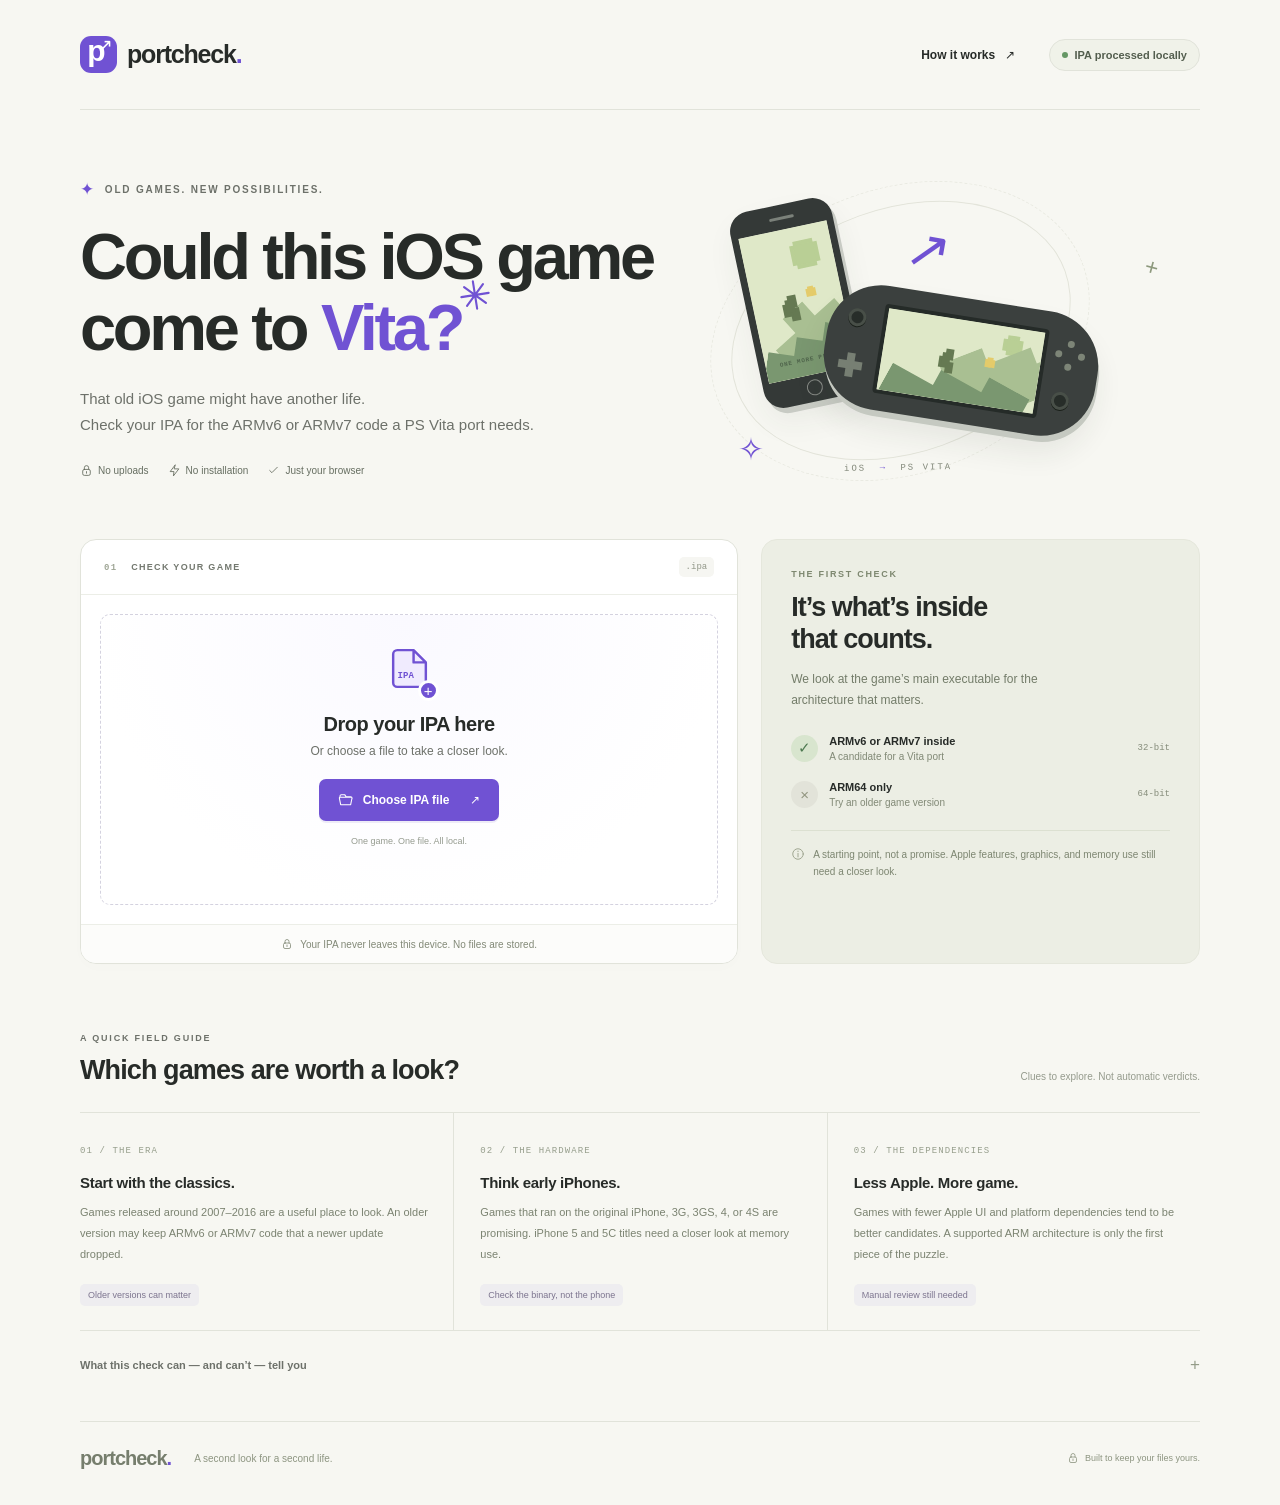
==== commit 1fe77d1d: "Render heading decoration as SVG" ====
--- a/ios-port-check/index.html
+++ b/ios-port-check/index.html
@@ -21,7 +21,7 @@
     <section class="hero" aria-labelledby="hero-title">
       <div class="hero-copy">
         <div class="eyebrow"><span class="tiny-cross" aria-hidden="true">✦</span> OLD GAMES. NEW POSSIBILITIES.</div>
-        <h1 id="hero-title">Could this iOS game<br>come to <span class="vita-word">Vita<span class="word-star" aria-hidden="true">✳</span>?</span></h1>
+        <h1 id="hero-title">Could this iOS game<br>come to <span class="vita-word">Vita<svg class="word-star" viewBox="0 0 32 32" aria-hidden="true" focusable="false"><path d="M16 3v26M3 16h26M7 7l18 18M7 25l18-18"/></svg>?</span></h1>
         <p class="hero-description">That old iOS game might have another life.<br class="desktop-break"> Check your IPA for the ARMv6 or ARMv7 code a PS Vita port needs.</p>
         <div class="hero-pills"><span><svg aria-hidden="true"><use href="#icon-lock"/></svg>No uploads</span><span><svg aria-hidden="true"><use href="#icon-bolt"/></svg>No installation</span><span><svg aria-hidden="true"><use href="#icon-check"/></svg>Just your browser</span></div>
       </div>
@@ -72,12 +72,6 @@
     <section id="results" class="results" aria-labelledby="result-heading" hidden tabindex="-1">
       <div class="section-heading"><div><span class="eyebrow">THE RESULTS ARE IN</span><h2 id="result-heading">Your game, under the hood.</h2></div><span class="local-result"><span class="live-dot"></span>Checked locally</span></div>
       <div id="verdict" class="verdict"><div id="verdict-icon" class="verdict-icon" aria-hidden="true">✓</div><div><span class="verdict-eyebrow" id="verdict-eyebrow"></span><h3 id="verdict-title"></h3><p id="verdict-description"></p></div></div>
-      <div class="metadata-card">
-        <div class="app-heading"><div class="app-icon-wrap"><img id="app-icon" alt="" hidden><span id="icon-fallback" aria-hidden="true">◈</span></div><div><h3 id="app-name"></h3><p id="bundle-id"></p></div><span class="ipa-tag">iOS APP</span></div>
-        <dl class="metadata-grid"><div><dt>Version</dt><dd id="app-version"></dd></div><div><dt>Minimum iOS</dt><dd id="minimum-ios"></dd></div><div><dt>IPA size</dt><dd id="ipa-size"></dd></div><div id="release-date-field" hidden><dt>Release date</dt><dd id="release-date"></dd></div><div><dt>Architectures</dt><dd id="architectures"></dd></div><div><dt>Main executable</dt><dd id="executable-name"></dd></div></dl>
-        <p id="metadata-note" class="metadata-note"></p>
-        <div class="hash-section"><div class="hash-heading"><span><svg aria-hidden="true"><use href="#icon-fingerprint"/></svg>FILE FINGERPRINTS</span><span>SHA-256</span></div><div class="hash-row"><div><span>IPA archive</span><button type="button" class="copy-hash" id="copy-ipa-hash" aria-label="Copy IPA SHA-256">Copy <svg aria-hidden="true"><use href="#icon-copy"/></svg></button></div><code id="ipa-hash"></code></div><div class="hash-row"><div><span>Main executable <small>(complete file, all slices)</small></span><button type="button" class="copy-hash" id="copy-executable-hash" aria-label="Copy main executable SHA-256">Copy <svg aria-hidden="true"><use href="#icon-copy"/></svg></button></div><code id="executable-hash"></code></div></div>
-      </div>
       <div class="report-card"><div class="report-heading"><div><span class="eyebrow">TAKE THE DETAILS WITH YOU</span><h3>A little report. Ready to share.</h3><p>Copy formatted text or Markdown, ready to paste.</p></div><div class="report-actions"><button class="button primary" id="copy-rich-text" type="button"><svg aria-hidden="true"><use href="#icon-copy"/></svg>Copy rich text</button><button class="button secondary" id="copy-report" type="button"><svg aria-hidden="true"><use href="#icon-copy"/></svg>Copy Markdown</button></div></div><p id="artwork-feedback" class="artwork-feedback" role="status" aria-live="polite"></p><div id="rich-text-report" class="rich-text-report" role="document" aria-label="Formatted portability report" tabindex="0"></div><details id="markdown-details" class="markdown-details"><summary>View Markdown</summary><textarea id="markdown-report" readonly spellcheck="false" aria-label="Copyable Markdown portability report"></textarea></details><p id="copy-feedback" class="copy-feedback" role="status" aria-live="polite"></p></div>
     </section>
 
@@ -88,7 +82,7 @@
         <article><span class="guide-number">02 / THE HARDWARE</span><h3>Think early iPhones.</h3><p>Games that ran on the original iPhone, 3G, 3GS, 4, or 4S are promising. iPhone 5 and 5C titles need a closer look at memory use.</p><span class="guide-tag">Check the binary, not the phone</span></article>
         <article><span class="guide-number">03 / THE DEPENDENCIES</span><h3>Less Apple. More game.</h3><p>Games with fewer Apple UI and platform dependencies tend to be better candidates. A supported ARM architecture is only the first piece of the puzzle.</p><span class="guide-tag">Manual review still needed</span></article>
       </div>
-      <details class="guide-details"><summary>What this check can — and can’t — tell you <span aria-hidden="true">+</span></summary><div><p><strong>“Portable” means an ARMv6 or ARMv7 executable was found in this version.</strong> We inspect the actual main Mach-O executable, including universal binaries. We don’t infer compatibility from the game’s age, metadata, or supported devices. ARMv5, ARMv7s, and ARM64 alone do not pass this check.</p><p>Original iPhone and iPhone 3G games use ARMv6, which passes the architecture check. Running on an iPhone 5S or later also doesn’t prove a game is ARM64-only: older universal versions can include ARMv6 or ARMv7. <a href="https://developer.apple.com/news/upcoming-requirements/?id=06062022a" target="_blank" rel="noreferrer">iOS 11 stopped launching 32-bit apps</a>, so minimum iOS is a useful clue, not the verdict.</p><p>Actual porting still requires engineering work and review of memory, graphics, iOS APIs, and any binary encryption. This tool does not execute, modify, or port the game. Missing or invalid executables produce an inspection error rather than a negative verdict.</p><p>Release dates appear only when the IPA explicitly includes release metadata. ZIP timestamps, purchase dates, and signing dates are never used as release dates. The icon displayed in the results is extracted locally when a readable standalone image is available.</p><p>IPAs are read in a local browser worker. SHA-256 covers every byte of the original IPA and every byte of its decompressed main executable, including all architecture slices. File contents and hashes stay on your device.</p><p>The App Store icon lookup sends only the bundle ID from the IPA to Apple’s US lookup service. When an exact match is found, the Markdown includes a public artwork URL from the current listing; its icon may differ from this older version. A delisted app or an unavailable lookup leaves the report without an icon.</p></div></details>
+      <details class="guide-details"><summary>What this check can — and can’t — tell you <span aria-hidden="true">+</span></summary><div><p><strong>“Portable” means an ARMv6 or ARMv7 executable was found in this version.</strong> We inspect the actual main Mach-O executable, including universal binaries. We don’t infer compatibility from the game’s age, metadata, or supported devices. ARMv5, ARMv7s, and ARM64 alone do not pass this check.</p><p>Original iPhone and iPhone 3G games use ARMv6, which passes the architecture check. Running on an iPhone 5S or later also doesn’t prove a game is ARM64-only: older universal versions can include ARMv6 or ARMv7. <a href="https://developer.apple.com/news/upcoming-requirements/?id=06062022a" target="_blank" rel="noreferrer">iOS 11 stopped launching 32-bit apps</a>, so minimum iOS is a useful clue, not the verdict.</p><p>Actual porting still requires engineering work and review of memory, graphics, iOS APIs, and any binary encryption. This tool does not execute, modify, or port the game. Missing or invalid executables produce an inspection error rather than a negative verdict.</p><p>Release dates appear only when the IPA explicitly includes release metadata. ZIP timestamps, purchase dates, and signing dates are never used as release dates.</p><p>IPAs are read in a local browser worker. SHA-256 covers every byte of the original IPA and every byte of its decompressed main executable, including all architecture slices. File contents and hashes stay on your device.</p><p>The App Store icon lookup sends only the bundle ID from the IPA to Apple’s US lookup service. When an exact match is found, the Markdown includes a public artwork URL from the current listing; its icon may differ from this older version. A delisted app or an unavailable lookup leaves the report without an icon.</p></div></details>
     </section>
   </main>
   <footer class="site-footer wrap"><a class="brand footer-brand" href="./">portcheck<span class="brand-dot">.</span></a><span>A second look for a second life.</span><span class="footer-local"><svg aria-hidden="true"><use href="#icon-lock"/></svg>Built to keep your files yours.</span></footer>
@@ -101,7 +95,6 @@
     <symbol id="icon-folder" viewBox="0 0 24 24"><path d="M3 8V6a2 2 0 0 1 2-2h5l2 3h7a2 2 0 0 1 2 2v1M3 8h17a1 1 0 0 1 1 1l-2 10H4L2 9a1 1 0 0 1 1-1z"/></symbol>
     <symbol id="icon-info" viewBox="0 0 24 24"><circle cx="12" cy="12" r="9"/><path d="M12 11v6m0-10v1"/></symbol>
     <symbol id="icon-copy" viewBox="0 0 24 24"><rect x="8" y="8" width="12" height="13" rx="2"/><path d="M16 8V5a2 2 0 0 0-2-2H5a2 2 0 0 0-2 2v9a2 2 0 0 0 2 2h3"/></symbol>
-    <symbol id="icon-fingerprint" viewBox="0 0 24 24"><path d="M4 11a8 8 0 0 1 16 0v5M7 14v-3a5 5 0 0 1 10 0v6m-7 3v-9a2 2 0 0 1 4 0v8M4 15v2m3 1v3"/></symbol>
   </defs></svg>
 </body>
 </html>
--- a/ios-port-check/style.css
+++ b/ios-port-check/style.css
@@ -1,4 +1,4 @@
 :root{--bg:#f7f7f2;--ink:#272b28;--muted:#6d716a;--purple:#7052d3;--purple-dark:#5737b7;--border:#e1e3da;--green:#3d735b;--mono:'SFMono-Regular',Consolas,'Liberation Mono',monospace;font-family:Inter,-apple-system,BlinkMacSystemFont,'Segoe UI',sans-serif;color:var(--ink);background:var(--bg);font-synthesis:none;scroll-behavior:smooth}
-*{box-sizing:border-box}body{margin:0}button,input,textarea{font:inherit}button,a,label{-webkit-tap-highlight-color:transparent}button,a,.button{touch-action:manipulation}a{color:inherit}svg{width:20px;height:20px;fill:none;stroke:currentColor;stroke-width:1.6;stroke-linecap:round;stroke-linejoin:round;flex:none}button{cursor:pointer}button:disabled{cursor:wait}button:focus-visible,a:focus-visible,summary:focus-visible,textarea:focus-visible{outline:3px solid var(--purple);outline-offset:5px}[hidden]{display:none!important}.wrap{width:min(1120px,calc(100% - 80px));margin:auto}.site-header{height:110px;display:flex;align-items:center;justify-content:space-between;border-bottom:1px solid var(--border)}.brand{display:flex;align-items:center;text-decoration:none;font-weight:760;font-size:25px;letter-spacing:-1.2px}.brand-dot{color:var(--purple)}.brand-symbol{width:37px;height:37px;border-radius:11px;background:var(--purple);color:#fff;font-size:30px;line-height:29px;margin-right:10px;text-align:center;position:relative;letter-spacing:-4px;padding-right:8px;font-weight:600}.brand-symbol span{position:absolute;right:4px;top:0;font-size:19px;line-height:19px;letter-spacing:0}.site-header nav{display:flex;align-items:center;gap:34px;font-size:12px;font-weight:600}.site-header nav>a{text-decoration:none}.site-header nav>a:hover{color:var(--purple)}.site-header nav>a span{margin-left:6px}.header-badge{border:1px solid var(--border);border-radius:30px;padding:9px 12px;font-size:11px;color:#535e4e;background:#f0f2e9;display:flex;align-items:center;gap:7px}.live-dot{width:6px;height:6px;display:inline-block;border-radius:50%;background:#659765;flex:none}.hero{display:grid;grid-template-columns:1.2fr 1fr;gap:15px;align-items:center;padding:68px 0 61px;position:relative}.eyebrow{font-size:10px;font-weight:700;letter-spacing:1.8px;color:var(--muted);display:block}.hero .eyebrow{display:flex;align-items:center;gap:9px}.tiny-cross{font-size:17px;color:var(--purple)}h1{font-size:clamp(44px,5.2vw,65px);font-weight:650;letter-spacing:-3.3px;line-height:1.09;margin:22px 0 22px}.vita-word{color:var(--purple);position:relative;white-space:nowrap}.word-star{font-size:34px;position:absolute;top:-13px;right:-30px;transform:rotate(-9deg)}.hero-description{font-size:15px;line-height:1.75;color:var(--muted);margin:0}.hero-pills{display:flex;gap:19px;margin-top:26px;font-size:10px;color:#666e61}.hero-pills>span{display:flex;align-items:center;gap:5px}.hero-pills svg{width:13px;height:13px;stroke-width:1.6}.device-scene{position:relative;height:300px;isolation:isolate}.scene-orbit{position:absolute;border:1px solid #e3e4da;border-radius:50%;z-index:-1;transform:rotate(-20deg)}.orbit-one{width:350px;height:245px;top:30px;left:28px}.orbit-two{width:390px;height:286px;top:10px;left:7px;border-style:dashed;opacity:.65}.phone{position:absolute;width:104px;height:200px;left:48px;top:25px;border-radius:20px;background:#343937;transform:rotate(-12deg);box-shadow:3px 6px 0 #c8cbc4,0 15px 30px #303a3010;padding:25px 7px 27px}.phone-speaker{position:absolute;left:41px;top:12px;width:25px;height:3px;background:#7b817a;border-radius:4px}.phone-home{position:absolute;bottom:6px;left:43px;width:16px;height:16px;border:1px solid #858984;border-radius:50%}.phone-screen{height:100%;background:#e9eed5;overflow:hidden;position:relative}.phone-caption{font-family:var(--mono);font-size:6px;letter-spacing:.8px;position:absolute;bottom:12px;text-align:center;width:100%;font-weight:700;color:#50654c}.pixel-scene{position:absolute;inset:0;overflow:hidden;background:#dfe8c8}.pixel-sun{position:absolute;width:20px;height:20px;background:#b9cf95;top:18px;right:18px;box-shadow:0 -4px #b9cf95,4px 0 #b9cf95,0 4px #b9cf95,-4px 0 #b9cf95}.pixel-hill{position:absolute;width:145%;height:95px;bottom:-5px;left:-15%;transform:rotate(-30deg);background:#a9bf92;clip-path:polygon(0 60%,20% 60%,20% 40%,40% 40%,40% 20%,60% 20%,60% 40%,80% 40%,80% 60%,100% 60%,100% 100%,0 100%)}.hill-front{background:#7a9770;bottom:-30px;left:5%;transform:rotate(20deg)}.pixel-player{position:absolute;width:9px;height:13px;left:35%;top:47%;background:#657952;box-shadow:3px -4px #657952,-3px 4px #657952,4px 9px #657952}.pixel-coin{position:absolute;width:6px;height:8px;right:30%;top:41%;background:#e4cb6a;box-shadow:-2px 2px #e4cb6a,2px 2px #e4cb6a}.vita{position:absolute;left:126px;top:120px;width:274px;height:125px;border-radius:55px;background:#3b403e;box-shadow:2px 6px 0 #c5c9c1,0 18px 30px #222e2315;transform:rotate(9deg);display:grid;grid-template-columns:52px 1fr 52px;align-items:center;padding:15px 2px}.vita-screen{height:90px;background:#dfe8c8;position:relative;border:4px solid #252b28;border-radius:4px;overflow:hidden}.vita .pixel-player{top:43%;left:38%;width:8px;height:11px}.vita .pixel-hill{height:85px;bottom:-19px}.vita .hill-front{bottom:-45px}.vita .pixel-sun{width:12px;height:12px;top:12px;right:24px}.vita-left,.vita-right{height:80px;position:relative}.stick{position:absolute;width:18px;height:18px;border-radius:50%;background:#272d29;border:3px solid #484f48;box-shadow:0 1px 0 #191f19}.vita-left .stick{left:17px;top:4px}.vita-right .stick{left:12px;bottom:7px}.dpad{position:absolute;background:#777f73;width:8px;height:24px;bottom:7px;left:22px}.dpad:after{content:'';position:absolute;left:-8px;top:8px;width:24px;height:8px;background:#777f73}.face-buttons{position:absolute;left:9px;top:3px;width:30px;height:30px}.face-buttons i{position:absolute;background:#7d8577;width:7px;height:7px;border-radius:50%}.face-buttons i:nth-child(1){left:11px;top:0}.face-buttons i:nth-child(2){right:0;top:11px}.face-buttons i:nth-child(3){left:11px;bottom:0}.face-buttons i:nth-child(4){left:0;top:11px}.transfer-arrow{position:absolute;left:208px;top:40px;color:var(--purple);font-size:54px;transform:rotate(10deg);font-weight:300}.scene-label{font-family:var(--mono);font-size:9px;letter-spacing:2px;color:#818779;position:absolute;bottom:5px;left:146px;transform:rotate(-1deg)}.scene-label span{color:var(--purple);padding:0 6px}.scene-spark{position:absolute;color:#8d997d;font-weight:300}.spark-one{font-size:23px;right:42px;top:76px;transform:rotate(15deg)}.spark-two{font-size:31px;left:40px;bottom:10px;color:var(--purple)}.checker-grid{display:grid;grid-template-columns:1.5fr 1fr;gap:23px}.upload-card{background:#fff;border:1px solid var(--border);border-radius:16px;overflow:hidden;min-width:0;box-shadow:0 4px 15px #24332203}.card-topline{display:flex;justify-content:space-between;align-items:center;padding:17px 23px;border-bottom:1px solid #eceee7;font-size:9px;letter-spacing:1.3px;font-weight:650;color:#73786f}.step-label{color:#a0a797;font-family:var(--mono);margin-right:10px}.file-type{background:#f6f6f2;padding:5px 7px;border-radius:5px;font-family:var(--mono);letter-spacing:0;color:#929789;font-weight:400}.drop-zone{margin:19px;padding:24px 20px 22px;min-height:291px;border:1.5px dashed #d4d2df;border-radius:10px;background:radial-gradient(ellipse at 50% 0%,#faf9ff,#fff 72%);display:flex;align-items:center;flex-direction:column;text-align:center;position:relative;transition:background .15s,border-color .15s}.drop-zone.dragging,.drop-zone:focus-within{border-color:var(--purple);background:#f3efff}.file-glyph{position:relative;color:var(--purple);height:59px;width:49px;margin-bottom:15px}.file-glyph>svg{width:49px;height:59px;stroke-width:1.2;fill:#f0ebfe}.file-glyph>span{font-family:var(--mono);font-size:9px;position:absolute;left:13px;top:32px;font-weight:600}.file-glyph>i{font-style:normal;font-size:15px;width:21px;height:21px;border-radius:50%;background:var(--purple);border:3px solid #fff;color:#fff;position:absolute;right:-5px;bottom:-3px;line-height:15px}.drop-zone h2,.processing h2,.checked-state h2{font-size:20px;letter-spacing:-.5px;font-weight:600;margin:0 0 8px}.drop-zone>p{font-size:12px;color:var(--muted);margin:0 0 21px}.button{display:inline-flex;align-items:center;justify-content:center;gap:9px;font-size:12px;font-weight:550;text-decoration:none;border:0;border-radius:7px;padding:13px 19px;cursor:pointer;transition:background .15s,transform .15s;white-space:nowrap}.button svg{width:16px;height:16px}.button>span{margin-left:12px}.primary{background:var(--purple);color:#fff;box-shadow:0 2px 0 #4a2da316}.primary:hover{background:var(--purple-dark);transform:translateY(-1px)}.secondary{color:var(--purple-dark);background:#eee8fd}.secondary:hover{background:#e4dcf9}.drop-hint{font-size:9px;color:#959b8f;margin-top:15px}.upload-footer{padding:13px 16px;background:#fcfcfa;display:flex;gap:7px;align-items:center;justify-content:center;border-top:1px solid #eceee7;color:#828977;font-size:10px}.upload-footer svg{width:12px;height:12px}#file-input{position:absolute;top:0;left:0;width:1px;height:1px;opacity:0;overflow:hidden}.looking-card{background:#eceee4;border:1px solid #e5e7dc;border-radius:16px;padding:29px 29px 23px}.looking-card .eyebrow{font-size:9px;color:#7e8870;letter-spacing:1.7px}.looking-card h2{font-size:27px;line-height:1.18;font-weight:550;letter-spacing:-1px;margin:13px 0}.looking-card>p{font-size:12px;line-height:1.8;color:#737c69;margin:0 0 23px;max-width:290px}.architecture-row{display:flex;align-items:center;gap:11px;margin:19px 0}.architecture-icon{display:flex;align-items:center;justify-content:center;width:27px;height:27px;border-radius:50%;font-size:15px;flex:none}.yes{background:#d8e5ce;color:#4d7950}.no{background:#e2e3d9;color:#90947e}.architecture-row>div{display:flex;flex-direction:column;gap:4px}.architecture-row strong{font-size:11px;font-weight:600}.architecture-row>div>span{font-size:10px;color:#818976}.architecture-row>code{margin-left:auto;color:#858c7a;font-size:9px}.small-note{border-top:1px solid #dce0d1;display:flex;align-items:flex-start;gap:8px;padding-top:15px;margin-top:22px}.small-note svg{width:14px;height:14px;color:#9ba28c;margin-top:1px}.small-note p{font-size:10px;line-height:1.7;margin:0;color:#7d8671}.processing,.checked-state{min-height:329px;padding:38px 35px;text-align:center}.processing>p,.checked-state>p{font-size:12px;color:var(--muted);overflow-wrap:anywhere;margin-bottom:24px}.scan-orbit{margin:0 auto 20px;color:var(--purple);width:49px;height:49px;border:2px solid #ece7f9;border-top-color:var(--purple);border-radius:50%;display:flex;align-items:center;justify-content:center;animation:pulse 1.5s ease infinite}.scan-orbit svg{width:25px;height:25px}.processing progress{display:block;appearance:none;width:100%;height:6px;border:0;border-radius:8px;overflow:hidden;background:#eee9f8}.processing progress::-webkit-progress-bar{background:#eee9f8}.processing progress::-webkit-progress-value{background:var(--purple);border-radius:8px;transition:width .2s}.processing progress::-moz-progress-bar{background:var(--purple)}.progress-label{display:flex;gap:10px;justify-content:space-between;font-size:10px;color:var(--muted);margin-top:10px}.text-button{background:none;border:0;color:var(--purple);font-size:11px;padding:10px;margin-top:18px;text-decoration:underline;text-underline-offset:3px}.checked-symbol{display:flex;align-items:center;justify-content:center;margin:8px auto 20px;font-size:25px;width:55px;height:55px;border-radius:50%;background:#e5eee0;color:var(--green)}.error-banner{margin-top:20px;background:#fff0e8;border:1px solid #edcebe;padding:20px;border-radius:12px;display:flex;align-items:flex-start;gap:12px;color:#8b4831}.error-banner strong{font-size:13px}.error-banner p{font-size:12px;line-height:1.7;margin:5px 0 0}.error-banner button{margin-left:auto;border:0;background:none;font-size:23px;color:inherit}.section-heading{display:flex;align-items:flex-end;justify-content:space-between;gap:20px;margin-bottom:26px}.section-heading h2{font-size:27px;font-weight:550;letter-spacing:-.9px;margin:12px 0 0}.section-heading .eyebrow{font-size:9px}.results{margin-top:62px;outline:0}.local-result{font-size:10px;color:#747d6a;display:flex;gap:6px;align-items:center;padding-bottom:4px}.verdict{display:flex;align-items:flex-start;gap:19px;padding:25px 28px;background:#eaf3e5;border:1px solid #d3e2ca;border-radius:13px;color:#2f5d3f;margin-bottom:20px}.verdict.negative{background:#fff0e4;border-color:#f0d6be;color:#955a2e}.verdict-icon{width:39px;height:39px;flex:none;display:flex;align-items:center;justify-content:center;border-radius:50%;background:#d5e7ca;font-size:22px}.negative .verdict-icon{background:#f7dfc8}.verdict-eyebrow{font-size:9px;letter-spacing:1.6px;font-weight:600}.verdict h3{font-size:23px;letter-spacing:-.5px;font-weight:600;margin:7px 0 8px}.verdict p{font-size:12px;line-height:1.8;max-width:810px;margin:0;color:#617657}.negative p{color:#8e7056}.metadata-card{background:#fff;border:1px solid var(--border);border-radius:13px;overflow:hidden}.app-heading{display:flex;align-items:center;gap:16px;padding:26px 28px;border-bottom:1px solid #eceee7;min-width:0}.app-icon-wrap{width:64px;height:64px;border-radius:15px;display:flex;align-items:center;justify-content:center;background:#f0edf7;color:var(--purple);overflow:hidden;flex:none}.app-icon-wrap img{width:100%;height:100%;object-fit:contain}.app-icon-wrap span{font-size:36px}.app-heading>div:nth-child(2){min-width:0}.app-heading h3{font-size:21px;letter-spacing:-.5px;margin:0 0 7px;overflow-wrap:anywhere}.app-heading p{font-size:11px;font-family:var(--mono);color:var(--muted);margin:0;overflow-wrap:anywhere}.ipa-tag{font-family:var(--mono);font-size:9px;color:#878e7c;padding:6px 8px;background:#f3f5ed;margin-left:auto;border-radius:5px;flex:none}.metadata-grid{display:grid;grid-template-columns:repeat(3,1fr);gap:26px 30px;margin:0;padding:27px 28px 20px}.metadata-grid>div{min-width:0}dt{font-size:10px;color:#89907e;margin-bottom:9px}dd{font-size:13px;margin:0;line-height:1.6;overflow-wrap:anywhere}dd small{font-size:10px;color:var(--muted)}.arch-chip{font:10px var(--mono);display:inline-block;background:#f1eff7;color:#68558e;padding:3px 7px;margin:0 5px 3px 0;border-radius:4px}.arch-chip.supported{background:#e7efdf;color:#4f7847}.metadata-note{margin:0;padding:0 28px 23px;font-size:10px;line-height:1.8;color:#8c9283}.hash-section{background:#fafbf7;border-top:1px solid #e9ece1;padding:21px 28px}.hash-heading{display:flex;align-items:center;justify-content:space-between;gap:10px;font-size:9px;letter-spacing:1.5px;color:#858e78}.hash-heading>span:first-child{display:flex;align-items:center;gap:8px}.hash-heading svg{width:14px;height:14px}.hash-heading>span:last-child{font-family:var(--mono);letter-spacing:0}.hash-row{margin-top:17px}.hash-row>div{display:flex;justify-content:space-between;align-items:center;gap:15px;font-size:11px;color:#69745d;margin-bottom:8px}.hash-row small{font-size:9px;color:#8e9683}.copy-hash{display:inline-flex;align-items:center;gap:4px;background:none;border:0;color:#77678c;font-size:10px;padding:4px}.copy-hash svg{width:12px;height:12px}.hash-row>code{display:block;padding:11px 12px;background:#f0f2e9;border:1px solid #e5e9dc;border-radius:5px;font-family:var(--mono);font-size:11px;color:#5d6a4e;overflow-wrap:anywhere;line-height:1.8;letter-spacing:.15px}.report-card{margin-top:21px;border:1px solid var(--border);border-radius:13px;background:#fff;padding:27px 28px 13px}.report-heading{display:flex;align-items:center;justify-content:space-between;gap:20px;margin-bottom:22px}.report-heading .eyebrow{font-size:8px}.report-heading h3{font-size:20px;letter-spacing:-.5px;font-weight:550;margin:10px 0 7px}.report-heading p{font-size:11px;color:var(--muted);margin:0;line-height:1.7}#markdown-report{display:block;width:100%;height:210px;resize:vertical;padding:17px;border-radius:7px;border:1px solid #e9e7ef;background:#faf9fc;font:11px/1.9 var(--mono);color:#70667c;white-space:pre-wrap;overflow-wrap:anywhere}.copy-feedback{min-height:16px;font-size:10px;color:var(--green);margin:10px 0 0}.guide{margin:69px 0 45px;scroll-margin-top:25px}.guide-caption{font-size:10px;color:#959b8d;padding-bottom:4px}.guide-grid{display:grid;grid-template-columns:repeat(3,1fr);gap:0;border-top:1px solid var(--border);border-bottom:1px solid var(--border)}.guide-grid article{padding:26px 25px 24px 0}.guide-grid article+article{padding-left:26px;border-left:1px solid var(--border)}.guide-number{font-size:9px;letter-spacing:1.1px;font-family:var(--mono);color:#969e8c}.guide-grid h3{font-size:15px;letter-spacing:-.3px;font-weight:600;margin:17px 0 11px}.guide-grid p{font-size:11px;line-height:1.9;color:#7b8371;margin:0 0 19px}.guide-tag{display:inline-block;font-size:9px;color:#7c748e;background:#eeedf0;border-radius:5px;padding:6px 8px}.guide-details{margin-top:23px;color:var(--muted)}.guide-details summary{display:flex;justify-content:space-between;gap:20px;list-style:none;cursor:pointer;font-size:11px;font-weight:550;padding:5px 0}.guide-details summary::-webkit-details-marker{display:none}.guide-details summary>span{font-size:17px;color:#949c88;font-weight:400;line-height:12px}.guide-details[open] summary>span{transform:rotate(45deg)}.guide-details>div{max-width:850px;padding-top:8px;font-size:12px;line-height:1.9}.guide-details a{color:var(--purple);text-underline-offset:3px}.site-footer{border-top:1px solid var(--border);padding:25px 0 35px;display:flex;align-items:center;gap:23px;color:#8d9581;font-size:10px}.footer-brand{font-size:20px;color:#767e6d;letter-spacing:-1px}.footer-local{margin-left:auto;display:flex;align-items:center;gap:6px;font-size:9px}.footer-local svg{width:12px;height:12px}.svg-library{position:absolute;width:0;height:0;overflow:hidden}.sr-only{position:absolute;width:1px;height:1px;padding:0;margin:-1px;overflow:hidden;clip:rect(0,0,0,0);white-space:nowrap;border:0}@keyframes pulse{50%{border-color:#b8a7eb;box-shadow:0 0 0 6px #f4f0fe}}@media(min-width:1500px){.hero{padding-top:80px;padding-bottom:75px}}@media(max-width:950px){.wrap{width:calc(100% - 48px)}.hero{grid-template-columns:1.1fr 1fr;padding:50px 0}.device-scene{transform:scale(.8);transform-origin:center;left:-20px;width:400px}h1{font-size:53px}.hero-description{font-size:13px}.hero-pills{gap:12px;font-size:9px}.checker-grid{grid-template-columns:1.3fr 1fr;gap:16px}.looking-card{padding:25px 20px}.guide-caption{display:none}}@media(max-width:700px){.wrap{width:calc(100% - 36px)}.site-header{height:82px}.brand{font-size:23px}.brand-symbol{width:33px;height:33px;font-size:27px;line-height:25px}.site-header nav{gap:0}.site-header nav>a{font-size:11px}.header-badge{display:none}.hero{grid-template-columns:1fr;padding:42px 0 33px;gap:0}.hero-copy{position:relative;z-index:1}.hero .eyebrow{font-size:9px;letter-spacing:1.5px}h1{font-size:clamp(44px,9.5vw,65px);letter-spacing:-2.7px;margin-top:18px;line-height:1.11}.hero-description{font-size:13px}.hero-pills{gap:17px;font-size:9px;margin-top:23px}.device-scene{display:none}.checker-grid{grid-template-columns:1fr;gap:18px}.drop-zone{margin:15px;min-height:290px;padding-top:25px}.looking-card{padding:25px}.looking-card h2 br{display:none}.looking-card h2{font-size:24px}.looking-card>p{max-width:none;margin-bottom:20px;font-size:12px}.architecture-row{margin:16px 0}.architecture-row strong{font-size:12px}.architecture-row>div>span{font-size:11px}.small-note{margin-top:20px}.small-note p{font-size:11px}.looking-card .eyebrow{font-size:9px}.results{margin-top:43px}.section-heading{align-items:flex-start;gap:12px}.section-heading h2{font-size:23px}.local-result{font-size:9px;white-space:nowrap;padding-top:2px}.verdict{padding:20px 17px;gap:12px}.verdict-icon{width:30px;height:30px;font-size:18px}.verdict h3{font-size:21px}.verdict p{font-size:12px}.app-heading{padding:22px 18px;gap:12px}.app-icon-wrap{width:53px;height:53px;border-radius:12px}.app-heading h3{font-size:18px}.app-heading p{font-size:10px}.ipa-tag{display:none}.metadata-grid{grid-template-columns:repeat(2,1fr);padding:23px 18px;gap:23px 18px}.metadata-note{padding:0 18px 20px}.hash-section{padding:20px 18px}.hash-row>code{font-size:10px}.hash-row small{display:none}.report-card{padding:23px 18px 12px}.report-heading{align-items:flex-start;flex-direction:column;gap:17px}.report-heading .button{width:100%}.report-heading h3{font-size:19px}#markdown-report{font-size:10px;height:225px}.guide{margin:44px 0 30px}.guide-grid{grid-template-columns:1fr}.guide-grid article,.guide-grid article+article{padding:24px 0;border-left:0}.guide-grid article+article{border-top:1px solid var(--border)}.guide-grid h3{font-size:17px;margin:13px 0 10px}.guide-grid p{font-size:12px;max-width:490px}.guide-tag{font-size:10px}.guide-details summary{font-size:11px;line-height:1.7}.site-footer{flex-wrap:wrap;gap:13px;padding:22px 0 28px}.site-footer>span{font-size:9px}.footer-local{margin-left:0;flex-basis:100%}.footer-brand{font-size:18px}.desktop-break{display:none}}@media(prefers-reduced-motion:reduce){:root{scroll-behavior:auto}*,*:before,*:after{animation:none!important;transition:none!important}}
+*{box-sizing:border-box}body{margin:0}button,input,textarea{font:inherit}button,a,label{-webkit-tap-highlight-color:transparent}button,a,.button{touch-action:manipulation}a{color:inherit}svg{width:20px;height:20px;fill:none;stroke:currentColor;stroke-width:1.6;stroke-linecap:round;stroke-linejoin:round;flex:none}button{cursor:pointer}button:disabled{cursor:wait}button:focus-visible,a:focus-visible,summary:focus-visible,textarea:focus-visible{outline:3px solid var(--purple);outline-offset:5px}[hidden]{display:none!important}.wrap{width:min(1120px,calc(100% - 80px));margin:auto}.site-header{height:110px;display:flex;align-items:center;justify-content:space-between;border-bottom:1px solid var(--border)}.brand{display:flex;align-items:center;text-decoration:none;font-weight:760;font-size:25px;letter-spacing:-1.2px}.brand-dot{color:var(--purple)}.brand-symbol{width:37px;height:37px;border-radius:11px;background:var(--purple);color:#fff;font-size:30px;line-height:29px;margin-right:10px;text-align:center;position:relative;letter-spacing:-4px;padding-right:8px;font-weight:600}.brand-symbol span{position:absolute;right:4px;top:0;font-size:19px;line-height:19px;letter-spacing:0}.site-header nav{display:flex;align-items:center;gap:34px;font-size:12px;font-weight:600}.site-header nav>a{text-decoration:none}.site-header nav>a:hover{color:var(--purple)}.site-header nav>a span{margin-left:6px}.header-badge{border:1px solid var(--border);border-radius:30px;padding:9px 12px;font-size:11px;color:#535e4e;background:#f0f2e9;display:flex;align-items:center;gap:7px}.live-dot{width:6px;height:6px;display:inline-block;border-radius:50%;background:#659765;flex:none}.hero{display:grid;grid-template-columns:1.2fr 1fr;gap:15px;align-items:center;padding:68px 0 61px;position:relative}.eyebrow{font-size:10px;font-weight:700;letter-spacing:1.8px;color:var(--muted);display:block}.hero .eyebrow{display:flex;align-items:center;gap:9px}.tiny-cross{font-size:17px;color:var(--purple)}h1{font-size:clamp(44px,5.2vw,65px);font-weight:650;letter-spacing:-3.3px;line-height:1.09;margin:22px 0 22px}.vita-word{color:var(--purple);position:relative;white-space:nowrap}.word-star{width:34px;height:34px;position:absolute;top:-13px;right:-30px;transform:rotate(-9deg);stroke-width:2}.hero-description{font-size:15px;line-height:1.75;color:var(--muted);margin:0}.hero-pills{display:flex;gap:19px;margin-top:26px;font-size:10px;color:#666e61}.hero-pills>span{display:flex;align-items:center;gap:5px}.hero-pills svg{width:13px;height:13px;stroke-width:1.6}.device-scene{position:relative;height:300px;isolation:isolate}.scene-orbit{position:absolute;border:1px solid #e3e4da;border-radius:50%;z-index:-1;transform:rotate(-20deg)}.orbit-one{width:350px;height:245px;top:30px;left:28px}.orbit-two{width:390px;height:286px;top:10px;left:7px;border-style:dashed;opacity:.65}.phone{position:absolute;width:104px;height:200px;left:48px;top:25px;border-radius:20px;background:#343937;transform:rotate(-12deg);box-shadow:3px 6px 0 #c8cbc4,0 15px 30px #303a3010;padding:25px 7px 27px}.phone-speaker{position:absolute;left:41px;top:12px;width:25px;height:3px;background:#7b817a;border-radius:4px}.phone-home{position:absolute;bottom:6px;left:43px;width:16px;height:16px;border:1px solid #858984;border-radius:50%}.phone-screen{height:100%;background:#e9eed5;overflow:hidden;position:relative}.phone-caption{font-family:var(--mono);font-size:6px;letter-spacing:.8px;position:absolute;bottom:12px;text-align:center;width:100%;font-weight:700;color:#50654c}.pixel-scene{position:absolute;inset:0;overflow:hidden;background:#dfe8c8}.pixel-sun{position:absolute;width:20px;height:20px;background:#b9cf95;top:18px;right:18px;box-shadow:0 -4px #b9cf95,4px 0 #b9cf95,0 4px #b9cf95,-4px 0 #b9cf95}.pixel-hill{position:absolute;width:145%;height:95px;bottom:-5px;left:-15%;transform:rotate(-30deg);background:#a9bf92;clip-path:polygon(0 60%,20% 60%,20% 40%,40% 40%,40% 20%,60% 20%,60% 40%,80% 40%,80% 60%,100% 60%,100% 100%,0 100%)}.hill-front{background:#7a9770;bottom:-30px;left:5%;transform:rotate(20deg)}.pixel-player{position:absolute;width:9px;height:13px;left:35%;top:47%;background:#657952;box-shadow:3px -4px #657952,-3px 4px #657952,4px 9px #657952}.pixel-coin{position:absolute;width:6px;height:8px;right:30%;top:41%;background:#e4cb6a;box-shadow:-2px 2px #e4cb6a,2px 2px #e4cb6a}.vita{position:absolute;left:126px;top:120px;width:274px;height:125px;border-radius:55px;background:#3b403e;box-shadow:2px 6px 0 #c5c9c1,0 18px 30px #222e2315;transform:rotate(9deg);display:grid;grid-template-columns:52px 1fr 52px;align-items:center;padding:15px 2px}.vita-screen{height:90px;background:#dfe8c8;position:relative;border:4px solid #252b28;border-radius:4px;overflow:hidden}.vita .pixel-player{top:43%;left:38%;width:8px;height:11px}.vita .pixel-hill{height:85px;bottom:-19px}.vita .hill-front{bottom:-45px}.vita .pixel-sun{width:12px;height:12px;top:12px;right:24px}.vita-left,.vita-right{height:80px;position:relative}.stick{position:absolute;width:18px;height:18px;border-radius:50%;background:#272d29;border:3px solid #484f48;box-shadow:0 1px 0 #191f19}.vita-left .stick{left:17px;top:4px}.vita-right .stick{left:12px;bottom:7px}.dpad{position:absolute;background:#777f73;width:8px;height:24px;bottom:7px;left:22px}.dpad:after{content:'';position:absolute;left:-8px;top:8px;width:24px;height:8px;background:#777f73}.face-buttons{position:absolute;left:9px;top:3px;width:30px;height:30px}.face-buttons i{position:absolute;background:#7d8577;width:7px;height:7px;border-radius:50%}.face-buttons i:nth-child(1){left:11px;top:0}.face-buttons i:nth-child(2){right:0;top:11px}.face-buttons i:nth-child(3){left:11px;bottom:0}.face-buttons i:nth-child(4){left:0;top:11px}.transfer-arrow{position:absolute;left:208px;top:40px;color:var(--purple);font-size:54px;transform:rotate(10deg);font-weight:300}.scene-label{font-family:var(--mono);font-size:9px;letter-spacing:2px;color:#818779;position:absolute;bottom:5px;left:146px;transform:rotate(-1deg)}.scene-label span{color:var(--purple);padding:0 6px}.scene-spark{position:absolute;color:#8d997d;font-weight:300}.spark-one{font-size:23px;right:42px;top:76px;transform:rotate(15deg)}.spark-two{font-size:31px;left:40px;bottom:10px;color:var(--purple)}.checker-grid{display:grid;grid-template-columns:1.5fr 1fr;gap:23px}.upload-card{background:#fff;border:1px solid var(--border);border-radius:16px;overflow:hidden;min-width:0;box-shadow:0 4px 15px #24332203}.card-topline{display:flex;justify-content:space-between;align-items:center;padding:17px 23px;border-bottom:1px solid #eceee7;font-size:9px;letter-spacing:1.3px;font-weight:650;color:#73786f}.step-label{color:#a0a797;font-family:var(--mono);margin-right:10px}.file-type{background:#f6f6f2;padding:5px 7px;border-radius:5px;font-family:var(--mono);letter-spacing:0;color:#929789;font-weight:400}.drop-zone{margin:19px;padding:24px 20px 22px;min-height:291px;border:1.5px dashed #d4d2df;border-radius:10px;background:radial-gradient(ellipse at 50% 0%,#faf9ff,#fff 72%);display:flex;align-items:center;flex-direction:column;text-align:center;position:relative;transition:background .15s,border-color .15s}.drop-zone.dragging,.drop-zone:focus-within{border-color:var(--purple);background:#f3efff}.file-glyph{position:relative;color:var(--purple);height:59px;width:49px;margin-bottom:15px}.file-glyph>svg{width:49px;height:59px;stroke-width:1.2;fill:#f0ebfe}.file-glyph>span{font-family:var(--mono);font-size:9px;position:absolute;left:13px;top:32px;font-weight:600}.file-glyph>i{font-style:normal;font-size:15px;width:21px;height:21px;border-radius:50%;background:var(--purple);border:3px solid #fff;color:#fff;position:absolute;right:-5px;bottom:-3px;line-height:15px}.drop-zone h2,.processing h2,.checked-state h2{font-size:20px;letter-spacing:-.5px;font-weight:600;margin:0 0 8px}.drop-zone>p{font-size:12px;color:var(--muted);margin:0 0 21px}.button{display:inline-flex;align-items:center;justify-content:center;gap:9px;font-size:12px;font-weight:550;text-decoration:none;border:0;border-radius:7px;padding:13px 19px;cursor:pointer;transition:background .15s,transform .15s;white-space:nowrap}.button svg{width:16px;height:16px}.button>span{margin-left:12px}.primary{background:var(--purple);color:#fff;box-shadow:0 2px 0 #4a2da316}.primary:hover{background:var(--purple-dark);transform:translateY(-1px)}.secondary{color:var(--purple-dark);background:#eee8fd}.secondary:hover{background:#e4dcf9}.drop-hint{font-size:9px;color:#959b8f;margin-top:15px}.upload-footer{padding:13px 16px;background:#fcfcfa;display:flex;gap:7px;align-items:center;justify-content:center;border-top:1px solid #eceee7;color:#828977;font-size:10px}.upload-footer svg{width:12px;height:12px}#file-input{position:absolute;top:0;left:0;width:1px;height:1px;opacity:0;overflow:hidden}.looking-card{background:#eceee4;border:1px solid #e5e7dc;border-radius:16px;padding:29px 29px 23px}.looking-card .eyebrow{font-size:9px;color:#7e8870;letter-spacing:1.7px}.looking-card h2{font-size:27px;line-height:1.18;font-weight:550;letter-spacing:-1px;margin:13px 0}.looking-card>p{font-size:12px;line-height:1.8;color:#737c69;margin:0 0 23px;max-width:290px}.architecture-row{display:flex;align-items:center;gap:11px;margin:19px 0}.architecture-icon{display:flex;align-items:center;justify-content:center;width:27px;height:27px;border-radius:50%;font-size:15px;flex:none}.yes{background:#d8e5ce;color:#4d7950}.no{background:#e2e3d9;color:#90947e}.architecture-row>div{display:flex;flex-direction:column;gap:4px}.architecture-row strong{font-size:11px;font-weight:600}.architecture-row>div>span{font-size:10px;color:#818976}.architecture-row>code{margin-left:auto;color:#858c7a;font-size:9px}.small-note{border-top:1px solid #dce0d1;display:flex;align-items:flex-start;gap:8px;padding-top:15px;margin-top:22px}.small-note svg{width:14px;height:14px;color:#9ba28c;margin-top:1px}.small-note p{font-size:10px;line-height:1.7;margin:0;color:#7d8671}.processing,.checked-state{min-height:329px;padding:38px 35px;text-align:center}.processing>p,.checked-state>p{font-size:12px;color:var(--muted);overflow-wrap:anywhere;margin-bottom:24px}.scan-orbit{margin:0 auto 20px;color:var(--purple);width:49px;height:49px;border:2px solid #ece7f9;border-top-color:var(--purple);border-radius:50%;display:flex;align-items:center;justify-content:center;animation:pulse 1.5s ease infinite}.scan-orbit svg{width:25px;height:25px}.processing progress{display:block;appearance:none;width:100%;height:6px;border:0;border-radius:8px;overflow:hidden;background:#eee9f8}.processing progress::-webkit-progress-bar{background:#eee9f8}.processing progress::-webkit-progress-value{background:var(--purple);border-radius:8px;transition:width .2s}.processing progress::-moz-progress-bar{background:var(--purple)}.progress-label{display:flex;gap:10px;justify-content:space-between;font-size:10px;color:var(--muted);margin-top:10px}.text-button{background:none;border:0;color:var(--purple);font-size:11px;padding:10px;margin-top:18px;text-decoration:underline;text-underline-offset:3px}.checked-symbol{display:flex;align-items:center;justify-content:center;margin:8px auto 20px;font-size:25px;width:55px;height:55px;border-radius:50%;background:#e5eee0;color:var(--green)}.error-banner{margin-top:20px;background:#fff0e8;border:1px solid #edcebe;padding:20px;border-radius:12px;display:flex;align-items:flex-start;gap:12px;color:#8b4831}.error-banner strong{font-size:13px}.error-banner p{font-size:12px;line-height:1.7;margin:5px 0 0}.error-banner button{margin-left:auto;border:0;background:none;font-size:23px;color:inherit}.section-heading{display:flex;align-items:flex-end;justify-content:space-between;gap:20px;margin-bottom:26px}.section-heading h2{font-size:27px;font-weight:550;letter-spacing:-.9px;margin:12px 0 0}.section-heading .eyebrow{font-size:9px}.results{margin-top:62px;outline:0}.local-result{font-size:10px;color:#747d6a;display:flex;gap:6px;align-items:center;padding-bottom:4px}.verdict{display:flex;align-items:flex-start;gap:19px;padding:25px 28px;background:#eaf3e5;border:1px solid #d3e2ca;border-radius:13px;color:#2f5d3f;margin-bottom:20px}.verdict.negative{background:#fff0e4;border-color:#f0d6be;color:#955a2e}.verdict-icon{width:39px;height:39px;flex:none;display:flex;align-items:center;justify-content:center;border-radius:50%;background:#d5e7ca;font-size:22px}.negative .verdict-icon{background:#f7dfc8}.verdict-eyebrow{font-size:9px;letter-spacing:1.6px;font-weight:600}.verdict h3{font-size:23px;letter-spacing:-.5px;font-weight:600;margin:7px 0 8px}.verdict p{font-size:12px;line-height:1.8;max-width:810px;margin:0;color:#617657}.negative p{color:#8e7056}.report-card{margin-top:21px;border:1px solid var(--border);border-radius:13px;background:#fff;padding:27px 28px 13px}.report-heading{display:flex;align-items:center;justify-content:space-between;gap:20px;margin-bottom:22px}.report-heading .eyebrow{font-size:8px}.report-heading h3{font-size:20px;letter-spacing:-.5px;font-weight:550;margin:10px 0 7px}.report-heading p{font-size:11px;color:var(--muted);margin:0;line-height:1.7}#markdown-report{display:block;width:100%;height:210px;resize:vertical;padding:17px;border-radius:7px;border:1px solid #e9e7ef;background:#faf9fc;font:11px/1.9 var(--mono);color:#70667c;white-space:pre-wrap;overflow-wrap:anywhere}.copy-feedback{min-height:16px;font-size:10px;color:var(--green);margin:10px 0 0}.guide{margin:69px 0 45px;scroll-margin-top:25px}.guide-caption{font-size:10px;color:#959b8d;padding-bottom:4px}.guide-grid{display:grid;grid-template-columns:repeat(3,1fr);gap:0;border-top:1px solid var(--border);border-bottom:1px solid var(--border)}.guide-grid article{padding:26px 25px 24px 0}.guide-grid article+article{padding-left:26px;border-left:1px solid var(--border)}.guide-number{font-size:9px;letter-spacing:1.1px;font-family:var(--mono);color:#969e8c}.guide-grid h3{font-size:15px;letter-spacing:-.3px;font-weight:600;margin:17px 0 11px}.guide-grid p{font-size:11px;line-height:1.9;color:#7b8371;margin:0 0 19px}.guide-tag{display:inline-block;font-size:9px;color:#7c748e;background:#eeedf0;border-radius:5px;padding:6px 8px}.guide-details{margin-top:23px;color:var(--muted)}.guide-details summary{display:flex;justify-content:space-between;gap:20px;list-style:none;cursor:pointer;font-size:11px;font-weight:550;padding:5px 0}.guide-details summary::-webkit-details-marker{display:none}.guide-details summary>span{font-size:17px;color:#949c88;font-weight:400;line-height:12px}.guide-details[open] summary>span{transform:rotate(45deg)}.guide-details>div{max-width:850px;padding-top:8px;font-size:12px;line-height:1.9}.guide-details a{color:var(--purple);text-underline-offset:3px}.site-footer{border-top:1px solid var(--border);padding:25px 0 35px;display:flex;align-items:center;gap:23px;color:#8d9581;font-size:10px}.footer-brand{font-size:20px;color:#767e6d;letter-spacing:-1px}.footer-local{margin-left:auto;display:flex;align-items:center;gap:6px;font-size:9px}.footer-local svg{width:12px;height:12px}.svg-library{position:absolute;width:0;height:0;overflow:hidden}.sr-only{position:absolute;width:1px;height:1px;padding:0;margin:-1px;overflow:hidden;clip:rect(0,0,0,0);white-space:nowrap;border:0}@keyframes pulse{50%{border-color:#b8a7eb;box-shadow:0 0 0 6px #f4f0fe}}@media(min-width:1500px){.hero{padding-top:80px;padding-bottom:75px}}@media(max-width:950px){.wrap{width:calc(100% - 48px)}.hero{grid-template-columns:1.1fr 1fr;padding:50px 0}.device-scene{transform:scale(.8);transform-origin:center;left:-20px;width:400px}h1{font-size:53px}.hero-description{font-size:13px}.hero-pills{gap:12px;font-size:9px}.checker-grid{grid-template-columns:1.3fr 1fr;gap:16px}.looking-card{padding:25px 20px}.guide-caption{display:none}}@media(max-width:700px){.wrap{width:calc(100% - 36px)}.site-header{height:82px}.brand{font-size:23px}.brand-symbol{width:33px;height:33px;font-size:27px;line-height:25px}.site-header nav{gap:0}.site-header nav>a{font-size:11px}.header-badge{display:none}.hero{grid-template-columns:1fr;padding:42px 0 33px;gap:0}.hero-copy{position:relative;z-index:1}.hero .eyebrow{font-size:9px;letter-spacing:1.5px}h1{font-size:clamp(44px,9.5vw,65px);letter-spacing:-2.7px;margin-top:18px;line-height:1.11}.hero-description{font-size:13px}.hero-pills{gap:17px;font-size:9px;margin-top:23px}.device-scene{display:none}.checker-grid{grid-template-columns:1fr;gap:18px}.drop-zone{margin:15px;min-height:290px;padding-top:25px}.looking-card{padding:25px}.looking-card h2 br{display:none}.looking-card h2{font-size:24px}.looking-card>p{max-width:none;margin-bottom:20px;font-size:12px}.architecture-row{margin:16px 0}.architecture-row strong{font-size:12px}.architecture-row>div>span{font-size:11px}.small-note{margin-top:20px}.small-note p{font-size:11px}.looking-card .eyebrow{font-size:9px}.results{margin-top:43px}.section-heading{align-items:flex-start;gap:12px}.section-heading h2{font-size:23px}.local-result{font-size:9px;white-space:nowrap;padding-top:2px}.verdict{padding:20px 17px;gap:12px}.verdict-icon{width:30px;height:30px;font-size:18px}.verdict h3{font-size:21px}.verdict p{font-size:12px}.report-card{padding:23px 18px 12px}.report-heading{align-items:flex-start;flex-direction:column;gap:17px}.report-heading .button{width:100%}.report-heading h3{font-size:19px}#markdown-report{font-size:10px;height:225px}.guide{margin:44px 0 30px}.guide-grid{grid-template-columns:1fr}.guide-grid article,.guide-grid article+article{padding:24px 0;border-left:0}.guide-grid article+article{border-top:1px solid var(--border)}.guide-grid h3{font-size:17px;margin:13px 0 10px}.guide-grid p{font-size:12px;max-width:490px}.guide-tag{font-size:10px}.guide-details summary{font-size:11px;line-height:1.7}.site-footer{flex-wrap:wrap;gap:13px;padding:22px 0 28px}.site-footer>span{font-size:9px}.footer-local{margin-left:0;flex-basis:100%}.footer-brand{font-size:18px}.desktop-break{display:none}}@media(prefers-reduced-motion:reduce){:root{scroll-behavior:auto}*,*:before,*:after{animation:none!important;transition:none!important}}
 .artwork-feedback{font-size:10px;color:#7b8271;line-height:1.7;margin:-6px 0 15px}.button:disabled{opacity:.6;transform:none}.button:disabled:hover{background:var(--purple)}
 .report-actions{display:flex;flex-wrap:wrap;gap:9px;justify-content:flex-end;flex:none}.rich-text-report{font-size:13px;line-height:1.85;color:#4c5149;border:1px solid #e9e7ef;border-radius:7px;padding:20px;background:#fcfcfa;max-height:420px;overflow:auto;overflow-wrap:anywhere;user-select:text}.rich-text-report:focus-visible{outline:3px solid var(--purple);outline-offset:4px}.rich-text-report>p:first-child{font-size:16px;margin-top:0}.rich-text-report p{margin:12px 0}.rich-text-report img{display:block;object-fit:contain;border-radius:12px}.rich-text-report ul{padding-left:23px;margin:10px 0}.rich-text-report li>ul{margin:2px 0 9px}.rich-text-report code{font-family:var(--mono);font-size:11px;overflow-wrap:anywhere}.markdown-details{margin-top:15px}.markdown-details summary{cursor:pointer;color:#7a6a94;font-size:11px;padding:5px 0}.markdown-details textarea{margin-top:10px}@media(max-width:700px){.report-actions{width:100%;flex-direction:column}.rich-text-report{padding:15px;font-size:12px}.rich-text-report code{font-size:10px}}
